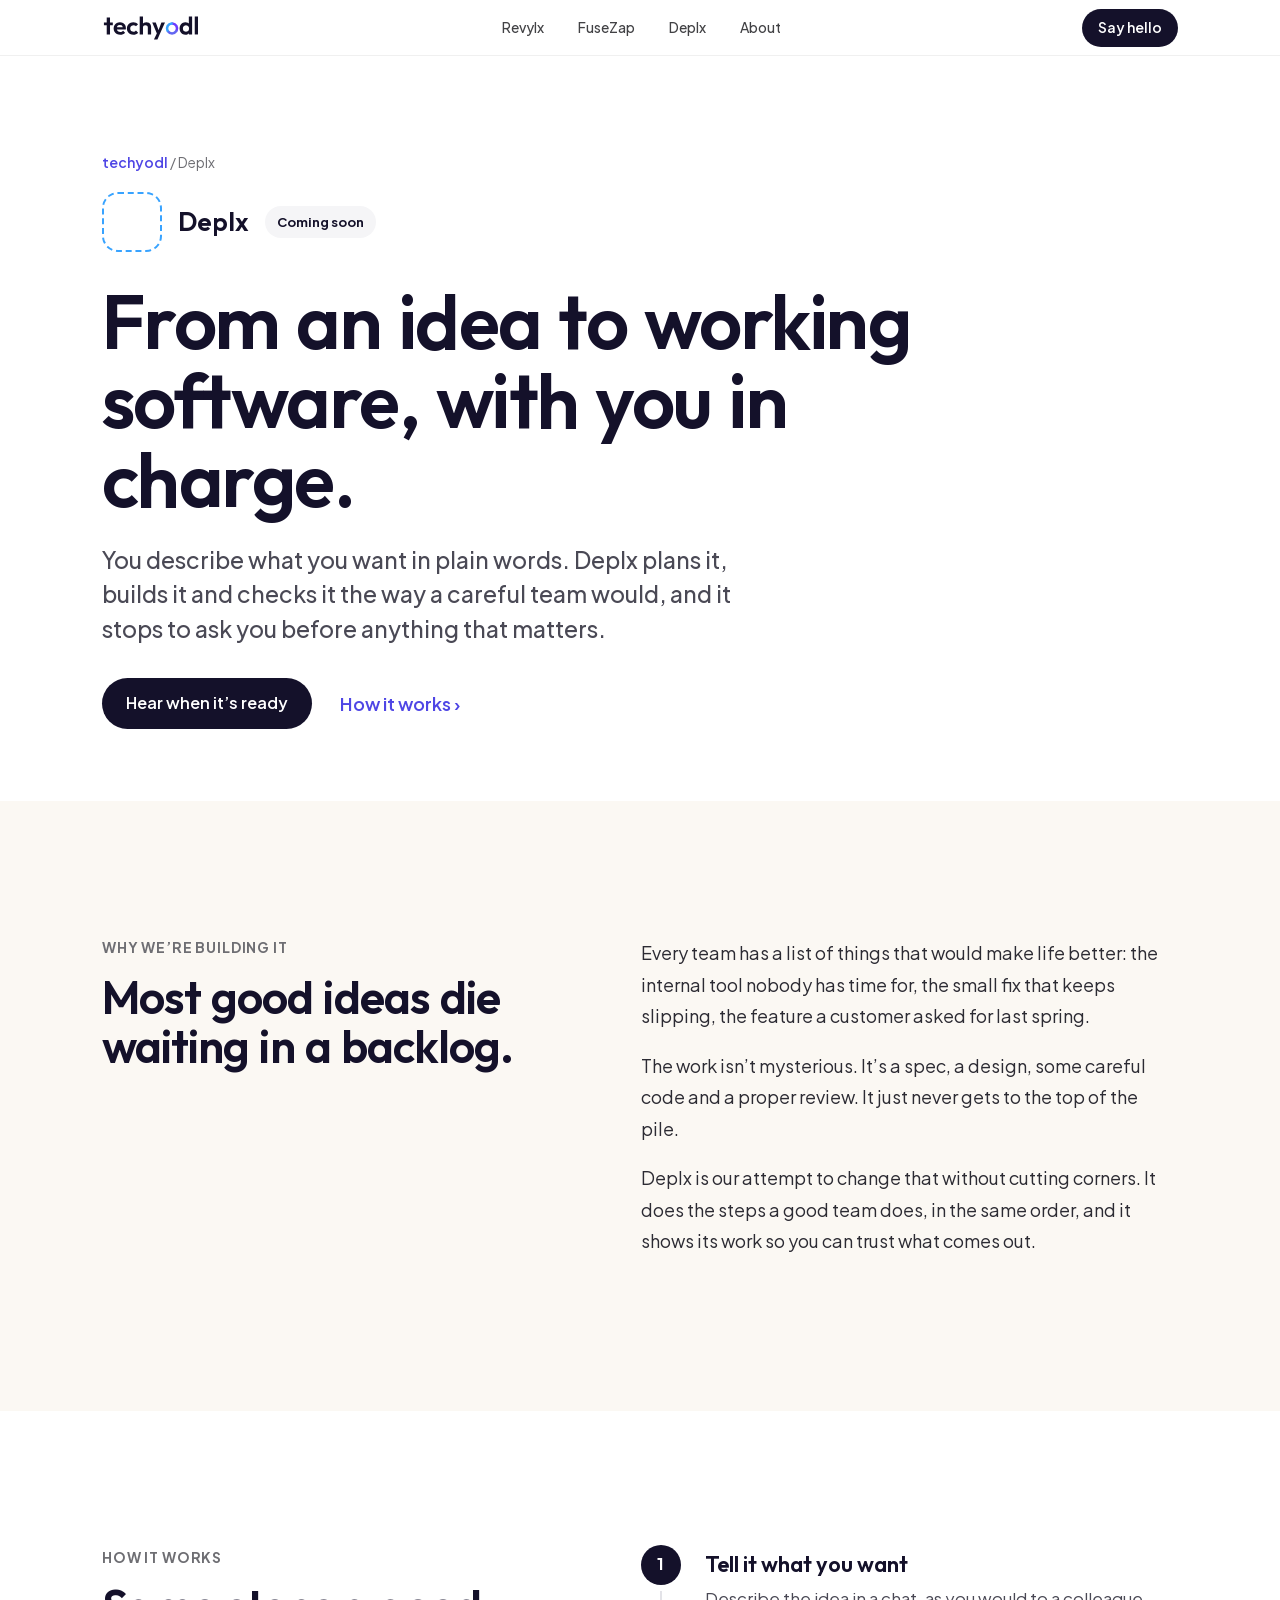
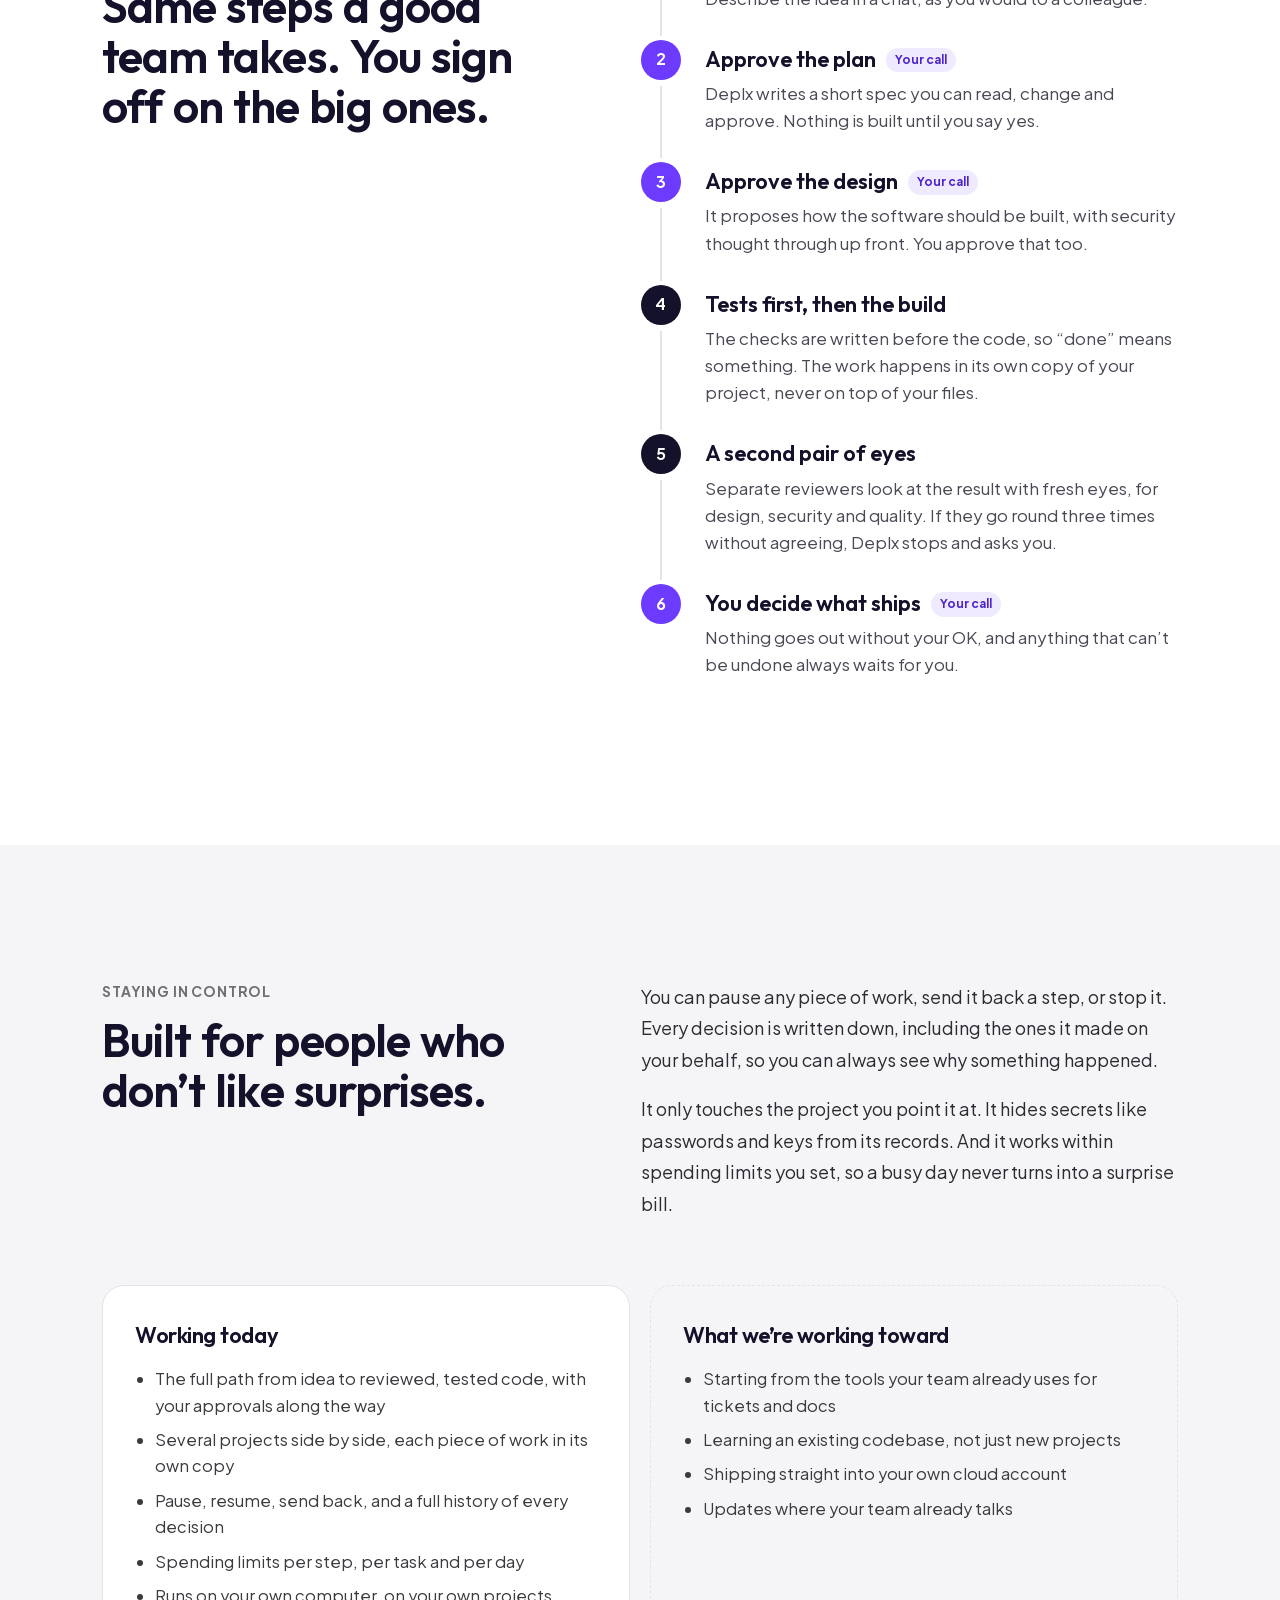
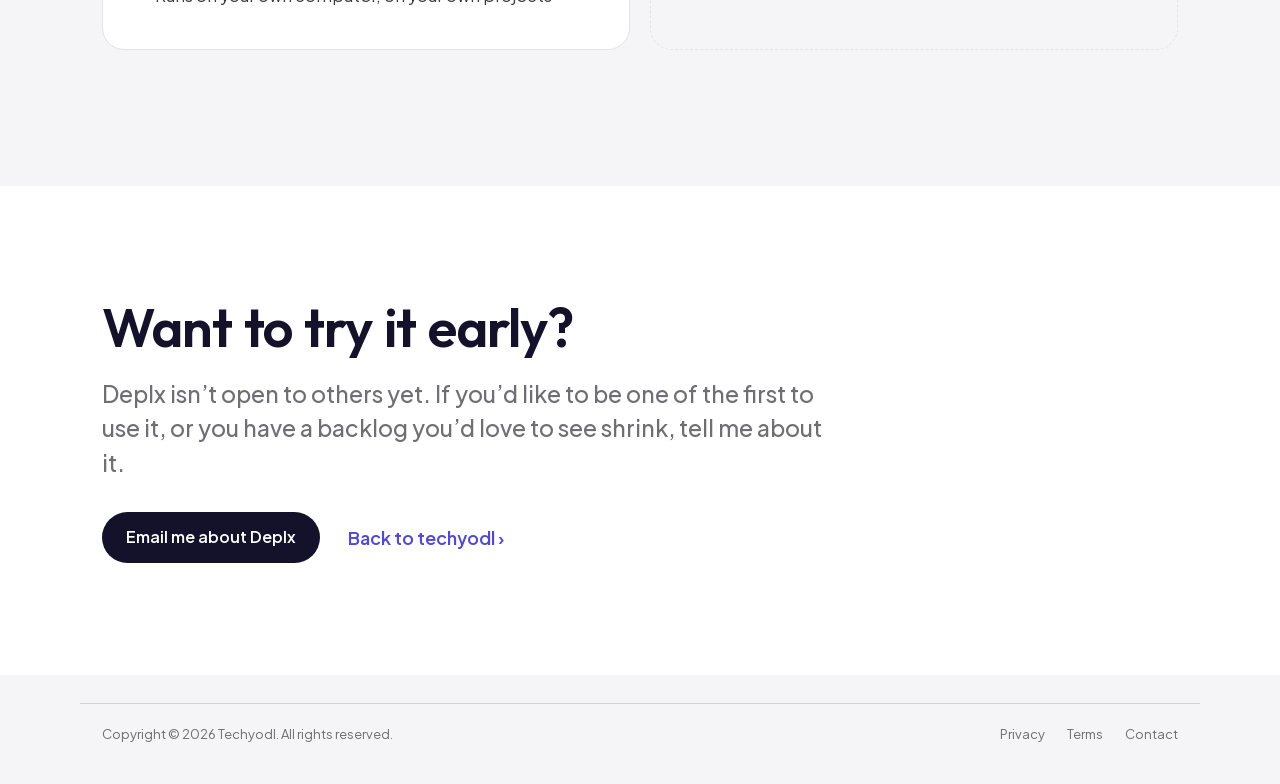
==== deplx.html @ 3381c4a3 "Draft: rebuild with product pages (Revylx, FuseZap, Deplx), warmer voice, no AI wording, Revylx app " ====
<!doctype html>
<html lang="en">
<head>
<meta charset="utf-8">
<meta name="viewport" content="width=device-width, initial-scale=1">
<title>Deplx: from an idea to working software, with you in charge</title>
<meta name="description" content="Deplx takes an idea through spec, design, build and review, and checks with you at every step that matters. Coming soon.">
<meta name="theme-color" content="#FFFFFF">
<meta property="og:type" content="website">
<meta property="og:title" content="Deplx: from an idea to working software, with you in charge">
<meta property="og:description" content="Deplx takes an idea through spec, design, build and review, and checks with you at every step that matters. Coming soon.">
<meta property="og:url" content="https://techyodl.ai/deplx.html">
<meta property="og:image" content="https://techyodl.ai/og.png">
<meta name="twitter:card" content="summary_large_image">
<meta name="twitter:image" content="https://techyodl.ai/og.png">
<link rel="icon" href="/favicon.svg" type="image/svg+xml">
<link rel="icon" href="/favicon.ico" sizes="any">
<link rel="apple-touch-icon" href="/apple-touch-icon.png">
<link rel="preload" href="fonts/outfit-latin.woff2" as="font" type="font/woff2" crossorigin>
<link rel="stylesheet" href="styles.css?v=5">
</head>
<body>

<nav>
  <div class="wrap">
    <a class="brand" href="index.html"><img src="logo.svg" alt="techyodl" width="122" height="26"></a>
    <div class="menu" id="menu"><a href="revylx.html">Revylx</a><a href="fusezap.html">FuseZap</a><a href="deplx.html" aria-current="page">Deplx</a><a href="index.html#about">About</a><a class="menu-cta" href="#contact">Contact</a></div>
    <a class="pill" href="#contact">Say hello</a>
    <button class="menu-btn" aria-label="Open menu" aria-expanded="false" aria-controls="menu"><span></span><span></span></button>
  </div>
</nav>

<header class="phero" id="top">
  <div class="wrap">
    <p class="crumb"><a href="index.html">techyodl</a> / Deplx</p>
    <div class="id reveal"><div class="soon-logo" aria-hidden="true"></div><b>Deplx</b><span class="badge">Coming soon</span></div>
    <h1 class="reveal d1">From an idea to working software, with you in charge.</h1>
    <p class="sub reveal d2">You describe what you want in plain words. Deplx plans it, builds it and checks it the way a careful team would, and it stops to ask you before anything that matters.</p>
    <div class="links reveal d2"><a class="pill" href="#contact">Hear when it’s ready</a><a class="more" href="#how">How it works ›</a></div>
  </div>
</header>

<section class="warm">
  <div class="wrap split">
    <div><p class="eyebrow">Why we’re building it</p><h2>Most good ideas die waiting in a backlog.</h2></div>
    <div class="prose">
      <p>Every team has a list of things that would make life better: the internal tool nobody has time for, the small fix that keeps slipping, the feature a customer asked for last spring.</p>
      <p>The work isn’t mysterious. It’s a spec, a design, some careful code and a proper review. It just never gets to the top of the pile.</p>
      <p>Deplx is our attempt to change that without cutting corners. It does the steps a good team does, in the same order, and it shows its work so you can trust what comes out.</p>
    </div>
  </div>
</section>

<section id="how">
  <div class="wrap split">
    <div><p class="eyebrow">How it works</p><h2>Same steps a good team takes. You sign off on the big ones.</h2></div>
    <ol class="flow">
      <li><b>Tell it what you want</b><span>Describe the idea in a chat, as you would to a colleague.</span></li>
      <li class="you"><b>Approve the plan<em class="yc">Your call</em></b><span>Deplx writes a short spec you can read, change and approve. Nothing is built until you say yes.</span></li>
      <li class="you"><b>Approve the design<em class="yc">Your call</em></b><span>It proposes how the software should be built, with security thought through up front. You approve that too.</span></li>
      <li><b>Tests first, then the build</b><span>The checks are written before the code, so “done” means something. The work happens in its own copy of your project, never on top of your files.</span></li>
      <li><b>A second pair of eyes</b><span>Separate reviewers look at the result with fresh eyes, for design, security and quality. If they go round three times without agreeing, Deplx stops and asks you.</span></li>
      <li class="you"><b>You decide what ships<em class="yc">Your call</em></b><span>Nothing goes out without your OK, and anything that can’t be undone always waits for you.</span></li>
    </ol>
  </div>
</section>

<section class="alt">
  <div class="wrap">
    <div class="split">
      <div><p class="eyebrow">Staying in control</p><h2>Built for people who don’t like surprises.</h2></div>
      <div class="prose">
        <p>You can pause any piece of work, send it back a step, or stop it. Every decision is written down, including the ones it made on your behalf, so you can always see why something happened.</p>
        <p>It only touches the project you point it at. It hides secrets like passwords and keys from its records. And it works within spending limits you set, so a busy day never turns into a surprise bill.</p>
      </div>
    </div>
    <div class="facts">
      <div><h3>Working today</h3><ul>
        <li>The full path from idea to reviewed, tested code, with your approvals along the way</li>
        <li>Several projects side by side, each piece of work in its own copy</li>
        <li>Pause, resume, send back, and a full history of every decision</li>
        <li>Spending limits per step, per task and per day</li>
        <li>Runs on your own computer, on your own projects</li>
      </ul></div>
      <div class="next"><h3>What we’re working toward</h3><ul>
        <li>Starting from the tools your team already uses for tickets and docs</li>
        <li>Learning an existing codebase, not just new projects</li>
        <li>Shipping straight into your own cloud account</li>
        <li>Updates where your team already talks</li>
      </ul></div>
    </div>
  </div>
</section>

<section class="pcta" id="contact">
  <div class="wrap">
    <h2 class="reveal">Want to try it early?</h2>
    <p class="sub reveal d1">Deplx isn’t open to others yet. If you’d like to be one of the first to use it, or you have a backlog you’d love to see shrink, tell me about it.</p>
    <div class="links reveal d2"><a class="pill" href="mailto:tgpromod@techyodl.ai?subject=Deplx%20early%20access">Email me about Deplx</a><a class="more" href="index.html">Back to techyodl ›</a></div>
  </div>
</section>

<footer>
  <div class="wrap">
    <span>Copyright © 2026 Techyodl. All rights reserved.</span>
    <div class="legal-links"><a href="privacy.html">Privacy</a><a href="terms.html">Terms</a><a href="mailto:tgpromod@techyodl.ai">Contact</a></div>
  </div>
</footer>

<script>
(() => {
  const nav = document.querySelector('nav'), btn = nav.querySelector('.menu-btn');
  btn.addEventListener('click', () => { const o = nav.classList.toggle('open'); btn.setAttribute('aria-expanded', o); btn.setAttribute('aria-label', o ? 'Close menu' : 'Open menu'); });
  nav.querySelectorAll('.menu a').forEach(a => a.addEventListener('click', () => { nav.classList.remove('open'); btn.setAttribute('aria-expanded', false); }));
  const io = new IntersectionObserver((es) => es.forEach(e => { if (e.isIntersecting) { e.target.classList.add('in'); io.unobserve(e.target); } }), { threshold: 0.12 });
  document.querySelectorAll('.reveal').forEach(el => io.observe(el));

})();
</script>
</body>
</html>
---- styles.css ----
@font-face { font-family: 'Outfit'; font-style: normal; font-weight: 500 700; font-display: swap; src: url(fonts/outfit-latin.woff2) format('woff2'); }
@font-face { font-family: 'Plus Jakarta Sans'; font-style: normal; font-weight: 400 800; font-display: swap; src: url(fonts/plus-jakarta-sans-latin.woff2) format('woff2'); }

:root {
  --ink: #14112A; --text: #1D1D1F; --grey: #6E6E73; --line: #E3E3E8; --alt: #F5F5F7; --white: #FFFFFF;
  --violet: #6C3BFF; --indigo: #6366F1; --sky: #38A3FF; --link: #4F46E5;
  --family: linear-gradient(90deg, #6C3BFF 0%, #6366F1 50%, #38A3FF 100%);
  --display: 'Outfit', -apple-system, 'Segoe UI', sans-serif;
  --body: 'Plus Jakarta Sans', -apple-system, 'Segoe UI', sans-serif;
}
* { box-sizing: border-box; }
html { scroll-behavior: smooth; }
body { margin: 0; font-family: var(--body); font-size: 17px; line-height: 1.55; color: var(--text); background: var(--white); -webkit-font-smoothing: antialiased; }
a { color: inherit; text-decoration: none; }
.wrap { max-width: 1120px; margin: 0 auto; padding: 0 22px; }
.center { text-align: center; }
h1, h2, h3 { margin: 0; font-family: var(--display); font-weight: 600; letter-spacing: -0.02em; word-spacing: 0.04em; color: var(--ink); }
.headline { font-size: clamp(36px, 5.6vw, 68px); line-height: 1.06; }
.sub { font-size: clamp(18px, 2vw, 23px); line-height: 1.5; color: var(--grey); font-weight: 500; max-width: 720px; margin: 20px auto 0; }
.kicker { font-size: 17px; font-weight: 700; margin: 0 0 12px; background: var(--family); -webkit-background-clip: text; background-clip: text; color: transparent; display: inline-block; }
section { padding: 136px 0; }
.alt { background: var(--alt); }
.grad { background: var(--family); -webkit-background-clip: text; background-clip: text; color: transparent; }

.links { display: flex; justify-content: center; align-items: center; gap: 28px; margin-top: 32px; flex-wrap: wrap; }
.pill { background: var(--ink); color: var(--white); font-weight: 600; font-size: 16px; padding: 13px 24px; border-radius: 999px; transition: opacity .2s ease; }
.pill:hover { opacity: .86; }
.more { color: var(--link); font-weight: 600; font-size: 18px; }
.more:hover { text-decoration: underline; }

.reveal { opacity: 0; transform: translateY(32px); transition: opacity .9s cubic-bezier(.2,.7,.2,1), transform .9s cubic-bezier(.2,.7,.2,1); }
.reveal.in { opacity: 1; transform: none; }
.d1 { transition-delay: .08s; } .d2 { transition-delay: .16s; } .d3 { transition-delay: .24s; }

/* nav */
nav { position: sticky; top: 0; z-index: 20; height: 56px; background: rgba(255,255,255,.8); backdrop-filter: saturate(180%) blur(20px); -webkit-backdrop-filter: saturate(180%) blur(20px); border-bottom: 1px solid rgba(0,0,0,.06); }
nav .wrap { height: 56px; display: flex; align-items: center; justify-content: space-between; }
.brand img { height: 26px; width: auto; display: block; }
nav .menu { display: flex; gap: 34px; font-size: 14px; color: #424245; font-weight: 500; }
nav .menu a:hover { color: var(--text); }
nav .pill { font-size: 14px; padding: 8px 16px; }
.menu-btn { display: none; width: 40px; height: 40px; border: 0; background: transparent; cursor: pointer; position: relative; }
.menu-btn span { position: absolute; left: 11px; right: 11px; height: 2px; border-radius: 2px; background: var(--text); transition: transform .25s ease, top .25s ease; }
.menu-btn span:nth-child(1) { top: 15px; } .menu-btn span:nth-child(2) { top: 23px; }
nav.open .menu-btn span:nth-child(1) { top: 19px; transform: rotate(45deg); }
nav.open .menu-btn span:nth-child(2) { top: 19px; transform: rotate(-45deg); }
@media (min-width: 860px) { nav .menu .menu-cta { display: none; } }

/* hero */
.hero { padding: 104px 0 88px; overflow: hidden; }
.hero h1 { font-size: clamp(46px, 8vw, 104px); line-height: 1.0; }
.orbit { width: min(560px, 90vw); margin: 64px auto 0; display: block; overflow: visible; }
.orbit .seg { stroke-dasharray: 260 1000; stroke-dashoffset: 260; animation: draw 1.4s cubic-bezier(.3,.7,.2,1) forwards; }
.orbit .seg.s2 { animation-delay: .25s; } .orbit .seg.s3 { animation-delay: .5s; }
@keyframes draw { to { stroke-dashoffset: 0; } }
.orbit text { font-family: var(--display); font-weight: 600; font-size: 22px; fill: var(--ink); }
.orbit text.st { font-family: var(--body); font-weight: 500; font-size: 14px; fill: var(--grey); }

/* products */
.products { display: grid; grid-template-columns: repeat(3, minmax(0, 1fr)); gap: 20px; margin-top: 64px; text-align: left; }
.product { position: relative; background: var(--white); border-radius: 28px; padding: 40px 36px 36px; display: flex; flex-direction: column; gap: 18px; min-height: 420px; overflow: hidden; }
.product::before { content: ""; position: absolute; left: 0; right: 0; top: 0; height: 5px; background: var(--c); }
.product .logo { width: 64px; height: 64px; border-radius: 16px; object-fit: contain; }
.product .soon-logo { width: 64px; height: 64px; border-radius: 16px; border: 2px dashed var(--sky); }
.product h3 { font-size: 34px; }
.product .tag { font-size: 19px; font-weight: 600; color: var(--ink); line-height: 1.35; margin: 0; }
.product p { margin: 0; color: var(--grey); font-size: 16px; }
.product .foot { margin-top: auto; display: flex; align-items: center; justify-content: space-between; gap: 12px; }
.badge { font-size: 13px; font-weight: 700; padding: 6px 12px; border-radius: 999px; background: var(--alt); color: var(--ink); }
.product .more { font-size: 16px; }

/* principles */
.principles { display: grid; grid-template-columns: repeat(3, minmax(0, 1fr)); gap: 20px; margin-top: 64px; text-align: left; }
.principle { background: var(--alt); border-radius: 24px; padding: 36px; }
.principle .n { font-family: var(--display); font-size: 15px; font-weight: 600; margin: 0 0 18px; }
.principle h3 { font-size: 26px; margin-bottom: 10px; }
.principle p { margin: 0; color: var(--grey); }

/* founder */
.founder { display: grid; grid-template-columns: 260px 1fr; gap: 56px; align-items: center; max-width: 900px; margin: 64px auto 0; text-align: left; }
.founder .portrait { width: 260px; aspect-ratio: 1; border-radius: 32px; background: var(--family); display: grid; place-items: center; color: var(--white); font-family: var(--display); font-weight: 600; font-size: 84px; }
.founder .role { font-weight: 700; margin: 0 0 6px; font-size: 16px; }
.founder h3 { font-size: 40px; }
.founder p { color: #3A3A3F; font-size: 18px; line-height: 1.65; margin: 18px 0 0; }
.founder .more { display: inline-block; margin-top: 18px; font-size: 16px; }

/* contact */
.cta { background: linear-gradient(180deg, var(--white), #F3F2FF); }

/* footer */
footer { background: var(--alt); padding: 28px 0 40px; font-size: 13px; color: var(--grey); }
footer .wrap { display: flex; justify-content: space-between; align-items: center; gap: 16px; flex-wrap: wrap; border-top: 1px solid #D2D2D7; padding-top: 20px; }
footer .legal-links { display: flex; gap: 22px; flex-wrap: wrap; }
footer a:hover { color: var(--text); text-decoration: underline; }

/* legal pages */
.legal { padding: 96px 0 120px; }
.legal .wrap { max-width: 760px; }
.legal h1 { font-size: clamp(40px, 6vw, 64px); line-height: 1.05; margin-bottom: 12px; }
.legal .updated { color: var(--grey); font-size: 15px; margin: 0 0 48px; }
.legal h2 { font-size: 24px; margin: 44px 0 12px; }
.legal p, .legal li { font-size: 17px; line-height: 1.7; color: #3A3A3F; }
.legal ul { padding-left: 22px; }
.legal a { color: var(--link); text-decoration: underline; }

/* responsive */
@media (min-width: 1440px) { .wrap { max-width: 1200px; } section { padding: 160px 0; } }
@media (max-width: 1023px) {
  section { padding: 112px 0; }
  .products { grid-template-columns: 1fr; max-width: 620px; margin-left: auto; margin-right: auto; }
  .product { min-height: 0; }
  .principles { grid-template-columns: 1fr; max-width: 620px; margin-left: auto; margin-right: auto; }
  .founder { grid-template-columns: 200px 1fr; gap: 36px; }
  .founder .portrait { width: 200px; font-size: 64px; }
}
@media (max-width: 859px) {
  .menu-btn { display: block; }
  nav .pill { display: none; }
  nav .menu { display: none; position: absolute; top: 56px; left: 0; right: 0; flex-direction: column; gap: 0; background: rgba(255,255,255,.97); backdrop-filter: blur(20px); border-bottom: 1px solid var(--line); padding: 8px 22px 20px; }
  nav .menu a { font-size: 20px; font-weight: 700; color: var(--text); padding: 14px 0; border-bottom: 1px solid var(--line); }
  nav.open .menu { display: flex; }
}
@media (max-width: 767px) {
  body { font-size: 16px; }
  .wrap { padding: 0 20px; }
  section { padding: 84px 0; }
  .hero { padding: 64px 0 56px; }
  .hero h1 { font-size: clamp(40px, 11vw, 56px); }
  .headline { font-size: clamp(32px, 9vw, 44px); }
  .orbit { margin-top: 40px; }
  .orbit text { font-size: 26px; } .orbit text.st { font-size: 17px; }
  .products, .principles { margin-top: 44px; gap: 14px; }
  .product { padding: 32px 26px 28px; border-radius: 22px; }
  .principle { padding: 28px 24px; border-radius: 20px; }
  .founder { grid-template-columns: 1fr; gap: 24px; margin-top: 44px; }
  .founder .portrait { width: 140px; font-size: 46px; border-radius: 24px; }
  .founder h3 { font-size: 32px; }
  .founder p { font-size: 17px; }
  .legal { padding: 64px 0 88px; }
  footer .wrap { flex-direction: column; align-items: flex-start; }
}
@media (prefers-reduced-motion: reduce) {
  .reveal { opacity: 1; transform: none; transition: none; }
  .orbit .seg { animation: none; stroke-dashoffset: 0; }
}

/* ---------- v2: seamless orbit hero ---------- */
.orbit2 { position: relative; width: min(440px, 82vw); aspect-ratio: 1; margin: 64px auto 0; }
.orbit2 .glow { position: absolute; inset: 6%; border-radius: 50%; background: conic-gradient(from 0deg, #6C3BFF, #6366F1, #38A3FF, #6C3BFF); filter: blur(42px); opacity: .28; animation: spin 24s linear infinite; }
.orbit2 .ring { position: absolute; inset: 0; border-radius: 50%; background: conic-gradient(from 0deg, #6C3BFF, #6366F1, #38A3FF, #6C3BFF);
  -webkit-mask: radial-gradient(farthest-side, transparent calc(100% - 30px), #000 calc(100% - 29px)); mask: radial-gradient(farthest-side, transparent calc(100% - 30px), #000 calc(100% - 29px));
  animation: spin 24s linear infinite; }
@keyframes spin { to { transform: rotate(360deg); } }
.orbit2 .dot { position: absolute; width: 22px; height: 22px; margin: -11px 0 0 -11px; border-radius: 50%; background: var(--white); border: 0; padding: 0; cursor: pointer;
  box-shadow: 0 0 0 4px rgba(255,255,255,.55), 0 4px 14px rgba(20,17,42,.25); transition: transform .3s ease, box-shadow .3s ease; }
.orbit2 .dot::after { content: ""; position: absolute; inset: 5px; border-radius: 50%; background: var(--c); }
.orbit2 .dot.on { transform: scale(1.35); box-shadow: 0 0 0 6px rgba(255,255,255,.7), 0 6px 20px rgba(20,17,42,.3); }
.orbit2 .dot:focus-visible { outline: 3px solid var(--link); outline-offset: 4px; }
.orbit2 .center { position: absolute; inset: 22%; display: flex; flex-direction: column; align-items: center; justify-content: center; text-align: center; }
.orbit2 .spot { transition: opacity .35s ease, transform .35s ease; }
.orbit2 .spot.out { opacity: 0; transform: translateY(8px); }
.orbit2 .spot .name { font-family: var(--display); font-weight: 600; font-size: clamp(26px, 4vw, 34px); color: var(--ink); letter-spacing: -0.02em; }
.orbit2 .spot .line { font-size: clamp(14px, 1.6vw, 16px); color: var(--grey); margin-top: 6px; max-width: 220px; line-height: 1.4; }
.orbit2 .spot a { display: inline-block; margin-top: 10px; font-size: 14px; font-weight: 700; color: var(--link); }

/* ---------- v2: spot the bug ---------- */
.bug { max-width: 760px; margin: 56px auto 0; text-align: left; }
.code { background: #0F0D1E; border-radius: 22px; padding: 22px 0; font-family: 'JetBrains Mono', ui-monospace, monospace; font-size: 15px; line-height: 1.5; color: #E8E6F2; overflow-x: auto; box-shadow: 0 30px 60px -30px rgba(20,17,42,.5); }
.code button.ln { display: flex; width: 100%; gap: 18px; padding: 5px 24px; border: 0; background: transparent; color: inherit; font: inherit; text-align: left; cursor: pointer; white-space: pre; min-width: max-content; transition: background .2s ease; }
.code button.ln:hover { background: rgba(255,255,255,.06); }
.code button.ln .num { color: #6F6A8C; width: 18px; flex: none; text-align: right; }
.code button.ln.miss { background: rgba(244,68,46,.14); }
.code button.ln.hit { background: rgba(56,163,255,.18); }
.code .k { color: #B9A4FF; } .code .s { color: #7EE0B6; } .code .c { color: #6F6A8C; }
.bug .hint { margin: 16px 4px 0; color: var(--grey); font-size: 15px; min-height: 24px; }
.review { margin-top: 18px; background: var(--white); border: 1px solid var(--line); border-radius: 20px; padding: 22px 24px; box-shadow: 0 20px 40px -24px rgba(20,17,42,.3); display: none; }
.review.show { display: block; animation: rise .5s cubic-bezier(.2,.7,.2,1); }
@keyframes rise { from { opacity: 0; transform: translateY(12px); } to { opacity: 1; transform: none; } }
.review .who { display: flex; align-items: center; gap: 10px; font-weight: 700; font-size: 15px; }
.review .who img { width: 26px; height: 26px; }
.review .sev { font-size: 12px; font-weight: 700; padding: 3px 9px; border-radius: 999px; background: #FDECEA; color: #B42318; }
.review p { margin: 12px 0 0; color: #3A3A3F; font-size: 16px; }
.review pre { margin: 14px 0 0; background: var(--alt); border-radius: 12px; padding: 12px 16px; font-family: 'JetBrains Mono', ui-monospace, monospace; font-size: 14px; overflow-x: auto; }
.review .del { color: #B42318; } .review .add { color: #067647; }
.bug .note { font-size: 13px; color: var(--grey); margin: 14px 4px 0; }

/* ---------- v2: deplx steps ---------- */
.steps { display: grid; grid-template-columns: repeat(5, minmax(0, 1fr)); gap: 14px; margin: 56px auto 0; max-width: 1000px; text-align: left; counter-reset: s; }
.step { background: var(--white); border-radius: 20px; padding: 22px 20px; border: 1px solid var(--line); opacity: .35; transform: translateY(10px); transition: opacity .5s ease, transform .5s ease, border-color .5s ease; }
.step.on { opacity: 1; transform: none; border-color: #BFDFFF; }
.step .t { font-family: var(--display); font-weight: 600; font-size: 20px; color: var(--ink); }
.step p { margin: 6px 0 0; font-size: 14.5px; color: var(--grey); line-height: 1.45; }
.step .i { width: 30px; height: 30px; border-radius: 50%; display: grid; place-items: center; font-size: 14px; font-weight: 700; color: var(--white); background: var(--sky); margin-bottom: 14px; }
.step:last-child .i { background: var(--ink); }

/* ---------- v2: founder note ---------- */
.note-card { max-width: 760px; margin: 56px auto 0; text-align: left; background: var(--white); border-radius: 28px; padding: 44px 48px; }
.note-card p { font-size: 19px; line-height: 1.7; color: #2C2B33; margin: 0 0 18px; }
.note-card .sig { display: flex; align-items: center; gap: 16px; margin-top: 28px; }
.note-card .av { width: 56px; height: 56px; border-radius: 50%; background: var(--family); color: var(--white); display: grid; place-items: center; font-family: var(--display); font-weight: 600; font-size: 20px; }
.note-card .sig b { display: block; font-size: 17px; }
.note-card .sig span { color: var(--grey); font-size: 15px; }

@media (max-width: 1023px) { .steps { grid-template-columns: 1fr; max-width: 520px; } }
@media (max-width: 767px) {
  .orbit2 { margin-top: 44px; }
  .orbit2 .ring { -webkit-mask: radial-gradient(farthest-side, transparent calc(100% - 22px), #000 calc(100% - 21px)); mask: radial-gradient(farthest-side, transparent calc(100% - 22px), #000 calc(100% - 21px)); }
  .code { font-size: 11px; border-radius: 18px; } .code button.ln { padding: 5px 12px; gap: 8px; } .review pre { font-size: 10.5px; padding: 12px 10px; overflow-x: auto; }
  .note-card { padding: 30px 24px; border-radius: 22px; } .note-card p { font-size: 17px; }
}
@media (prefers-reduced-motion: reduce) { .orbit2 .ring, .orbit2 .glow { animation: none; } .step { opacity: 1; transform: none; } }

/* product cards v4: badge beside logo, single invitation link */
.product .top { display: flex; align-items: flex-start; justify-content: space-between; gap: 12px; }
.product .top .badge { background: color-mix(in srgb, var(--c) 10%, white); color: color-mix(in srgb, var(--c) 80%, #14112A); }
.product .go { margin-top: auto; padding-top: 8px; font-size: 17px; font-weight: 700; color: color-mix(in srgb, var(--c) 85%, #14112A); text-decoration: none; display: inline-flex; align-items: center; gap: 8px; align-self: flex-start; }
.product .go span { display: inline-block; transition: transform .25s ease; }
.product .go:hover span, .product .go:focus-visible span { transform: translateX(5px); }
.product .go:hover { text-decoration: underline; text-underline-offset: 4px; }
/* ---------- v5: warmer, editorial pages ---------- */
:root { --warm: #FBF8F3; --ink2: #2C2B33; }
.hero.home { padding: 112px 0 96px; text-align: left; }
.hero.home h1 { font-size: clamp(44px, 7vw, 88px); line-height: 1.02; max-width: 900px; }
.hero.home h1 em { font-style: normal; color: var(--violet); }
.hero.home .sub { margin: 26px 0 0; max-width: 640px; color: #4A4955; }
.hero.home .links { justify-content: flex-start; }
.warm { background: var(--warm); }
.lead { font-size: clamp(19px, 2vw, 22px); line-height: 1.6; color: var(--ink2); max-width: 680px; }
.prose { max-width: 680px; }
.prose p { font-size: 18px; line-height: 1.75; color: var(--ink2); margin: 0 0 18px; }
.prose h2 { font-size: clamp(30px, 4vw, 44px); line-height: 1.1; margin: 0 0 22px; }
.split { display: grid; grid-template-columns: 1fr 1.15fr; gap: 72px; align-items: start; }
.split h2 { font-size: clamp(30px, 4vw, 46px); line-height: 1.08; }
.eyebrow { font-size: 14px; font-weight: 700; letter-spacing: .06em; text-transform: uppercase; color: var(--grey); margin: 0 0 14px; }
/* home product rows */
.rows { margin-top: 56px; border-top: 1px solid var(--line); }
.row { display: grid; grid-template-columns: 72px 1fr auto; gap: 28px; align-items: center; padding: 36px 0; border-bottom: 1px solid var(--line); }
.row img, .row .soon-logo { width: 72px; height: 72px; border-radius: 18px; }
.row .soon-logo { border: 2px dashed var(--sky); }
.row h3 { font-size: 30px; display: flex; align-items: center; gap: 12px; flex-wrap: wrap; }
.row h3 .badge { font-family: var(--body); letter-spacing: 0; font-size: 12.5px; }
.row p { margin: 8px 0 0; color: #4A4955; font-size: 17px; max-width: 620px; }
.row .go { font-weight: 700; color: var(--link); white-space: nowrap; }
.row .go:hover { text-decoration: underline; text-underline-offset: 4px; }
/* product page hero */
.phero { padding: 96px 0 72px; }
.phero .id { display: flex; align-items: center; gap: 16px; margin-bottom: 30px; }
.phero .id img, .phero .id .soon-logo { width: 60px; height: 60px; border-radius: 16px; }
.phero .id .soon-logo { border: 2px dashed var(--sky); }
.phero .id b { font-family: var(--display); font-size: 26px; font-weight: 600; color: var(--ink); }
.phero h1 { font-size: clamp(40px, 6.4vw, 76px); line-height: 1.04; max-width: 920px; }
.phero .sub { margin: 24px 0 0; max-width: 660px; color: #4A4955; text-align: left; }
.phero .links { justify-content: flex-start; }
/* numbered flow */
.flow { list-style: none; padding: 0; margin: 0; counter-reset: f; }
.flow li { counter-increment: f; position: relative; padding: 0 0 30px 64px; }
.flow li::before { content: counter(f); position: absolute; left: 0; top: -2px; width: 40px; height: 40px; border-radius: 50%; background: var(--ink); color: #fff; display: grid; place-items: center; font-weight: 700; font-size: 16px; }
.flow li:not(:last-child)::after { content: ""; position: absolute; left: 19px; top: 44px; bottom: 6px; width: 2px; background: var(--line); }
.flow b { display: block; font-family: var(--display); font-size: 22px; font-weight: 600; color: var(--ink); margin-bottom: 4px; }
.flow span { color: #4A4955; font-size: 17px; line-height: 1.6; }
.flow li.you::before { background: var(--violet); }
.flow .yc { display: inline-block; margin-left: 10px; font-family: var(--body); font-size: 12px; font-weight: 700; letter-spacing: 0; vertical-align: 3px; padding: 3px 9px; border-radius: 999px; background: #EFEAFF; color: #4B23C9; font-style: normal; }
/* today / next */
.facts { display: grid; grid-template-columns: 1fr 1fr; gap: 20px; margin-top: 48px; }
.facts > div { background: var(--white); border: 1px solid var(--line); border-radius: 22px; padding: 32px; }
.facts h3 { font-size: 22px; margin-bottom: 14px; }
.facts ul { margin: 0; padding-left: 20px; }
.facts li { color: #3A3A3F; font-size: 16.5px; line-height: 1.6; margin-bottom: 8px; }
.facts .next { background: transparent; border-style: dashed; }
.callout { max-width: 760px; border-left: 4px solid var(--violet); padding: 6px 0 6px 26px; margin: 0; }
.callout p { font-size: 20px; line-height: 1.6; color: var(--ink2); margin: 0; }
.callout cite { display: block; margin-top: 12px; font-style: normal; color: var(--grey); font-size: 15px; }
.pcta { padding: 112px 0; }
.pcta h2 { font-size: clamp(32px, 4.6vw, 54px); line-height: 1.08; }
.pcta .sub { margin-left: 0; text-align: left; }
.pcta .links { justify-content: flex-start; }
.crumb { font-size: 14px; color: var(--grey); margin: 0 0 18px; }
.crumb a { color: var(--link); font-weight: 600; }
@media (max-width: 1023px) { .split { grid-template-columns: 1fr; gap: 32px; } }
@media (max-width: 767px) {
  .hero.home { padding: 64px 0 56px; }
  .row { grid-template-columns: 56px 1fr; gap: 18px; padding: 28px 0; }
  .row img, .row .soon-logo { width: 56px; height: 56px; border-radius: 14px; }
  .row .go { grid-column: 2; }
  .row h3 { font-size: 25px; }
  .phero { padding: 56px 0 48px; }
  .facts { grid-template-columns: 1fr; }
  .facts > div { padding: 26px 22px; }
  .flow li { padding-left: 56px; }
  .pcta { padding: 80px 0; }
}
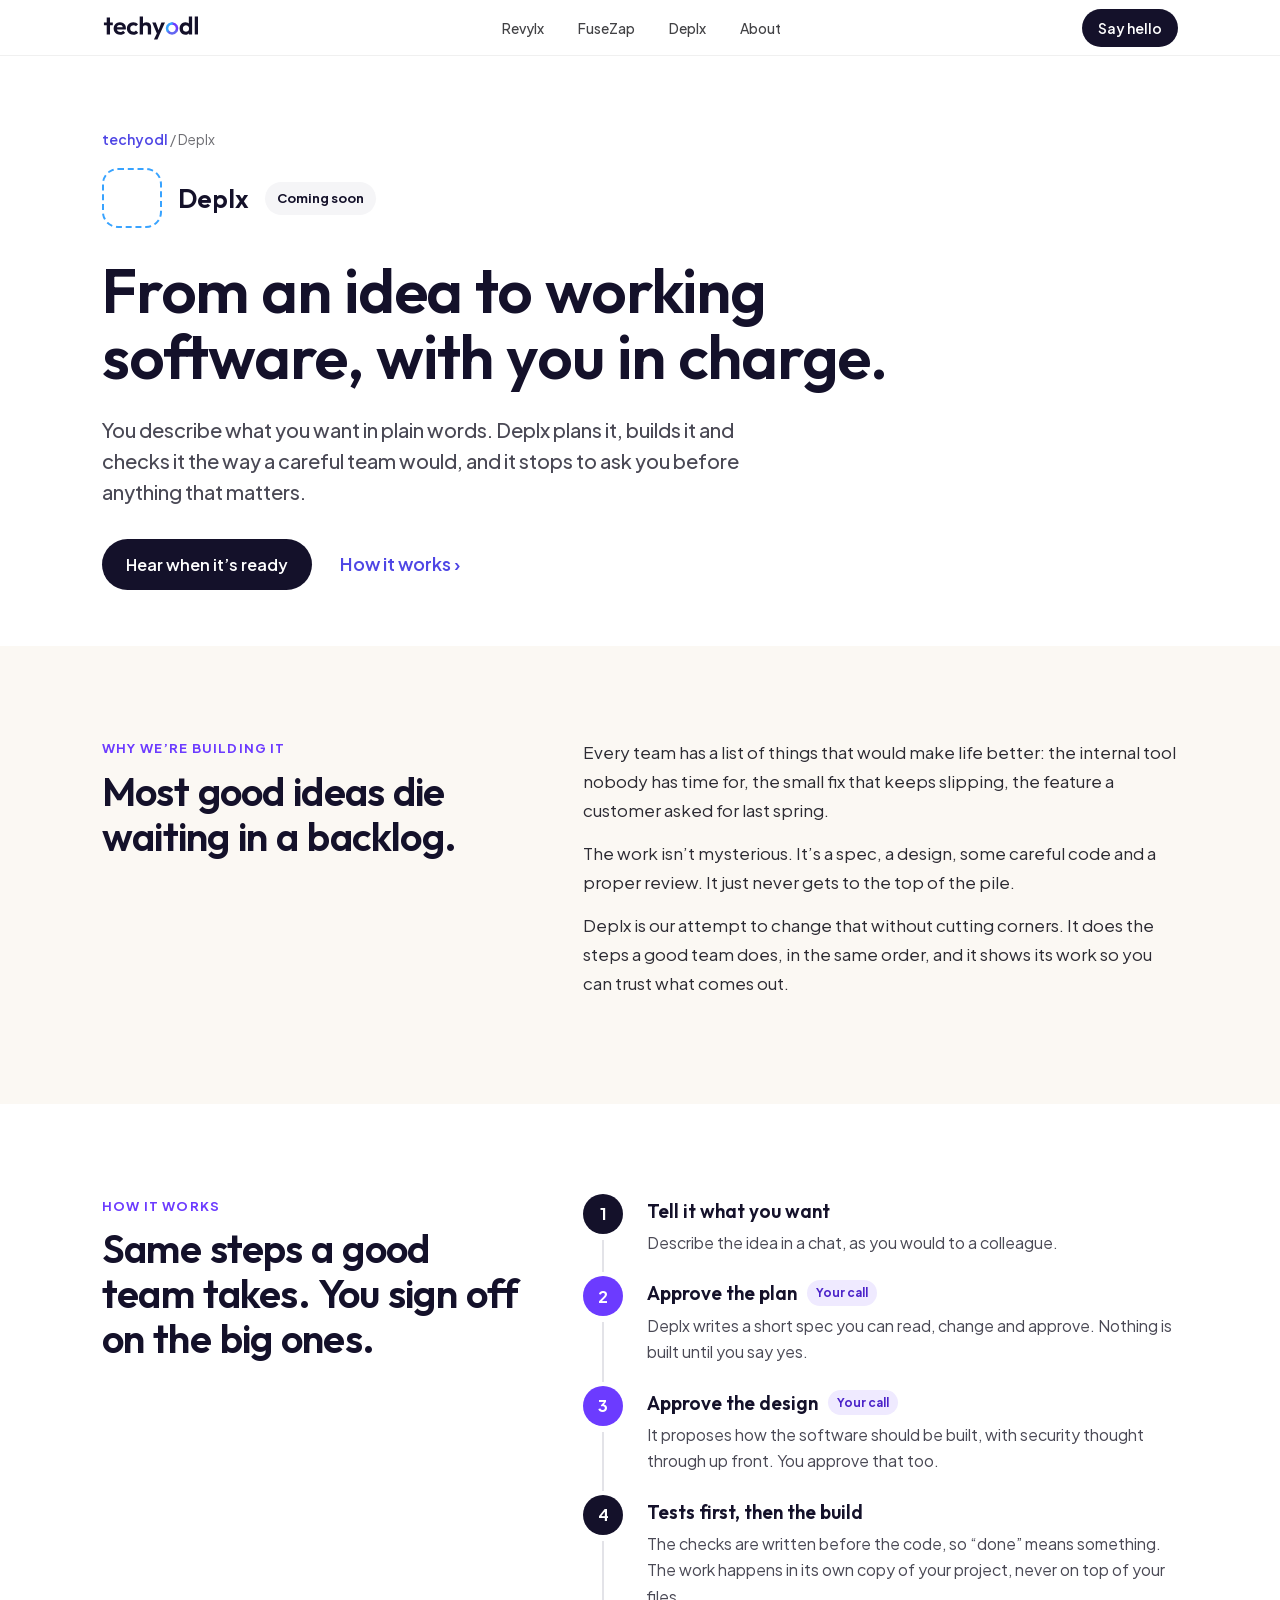
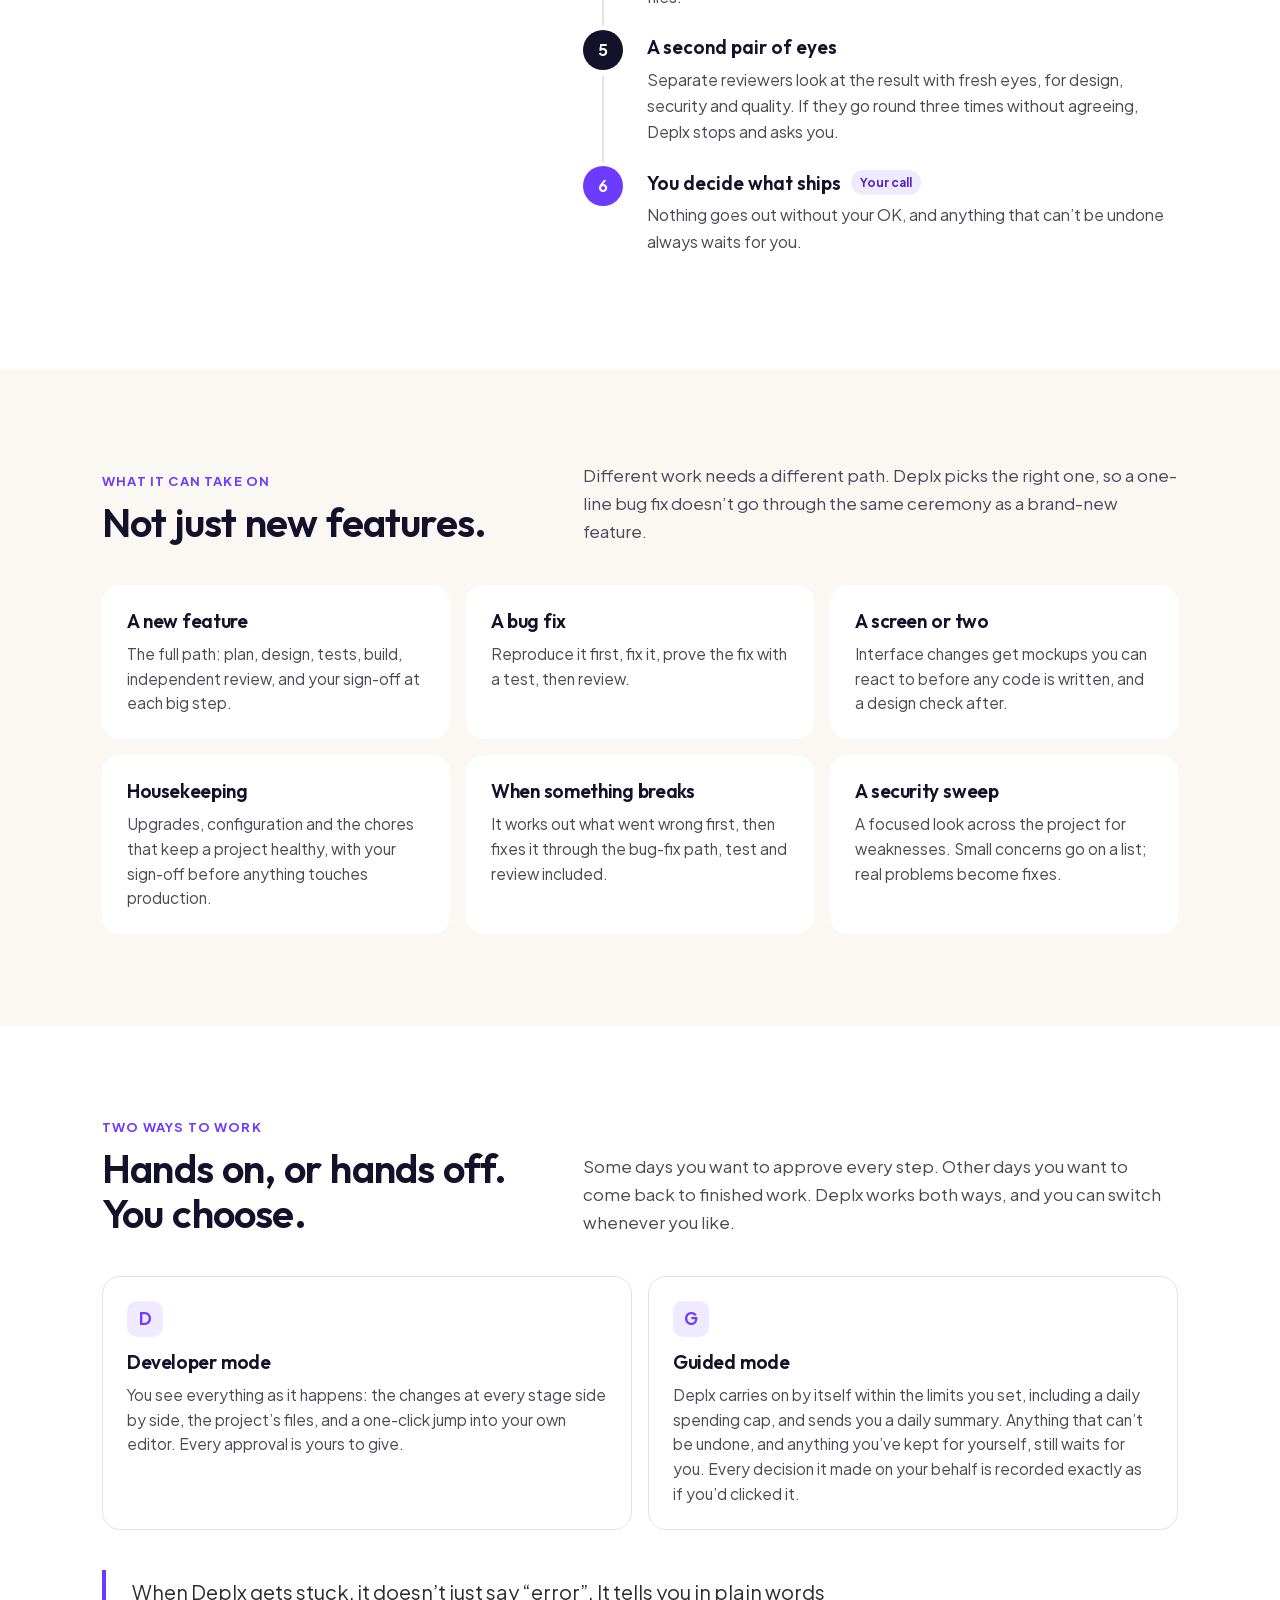
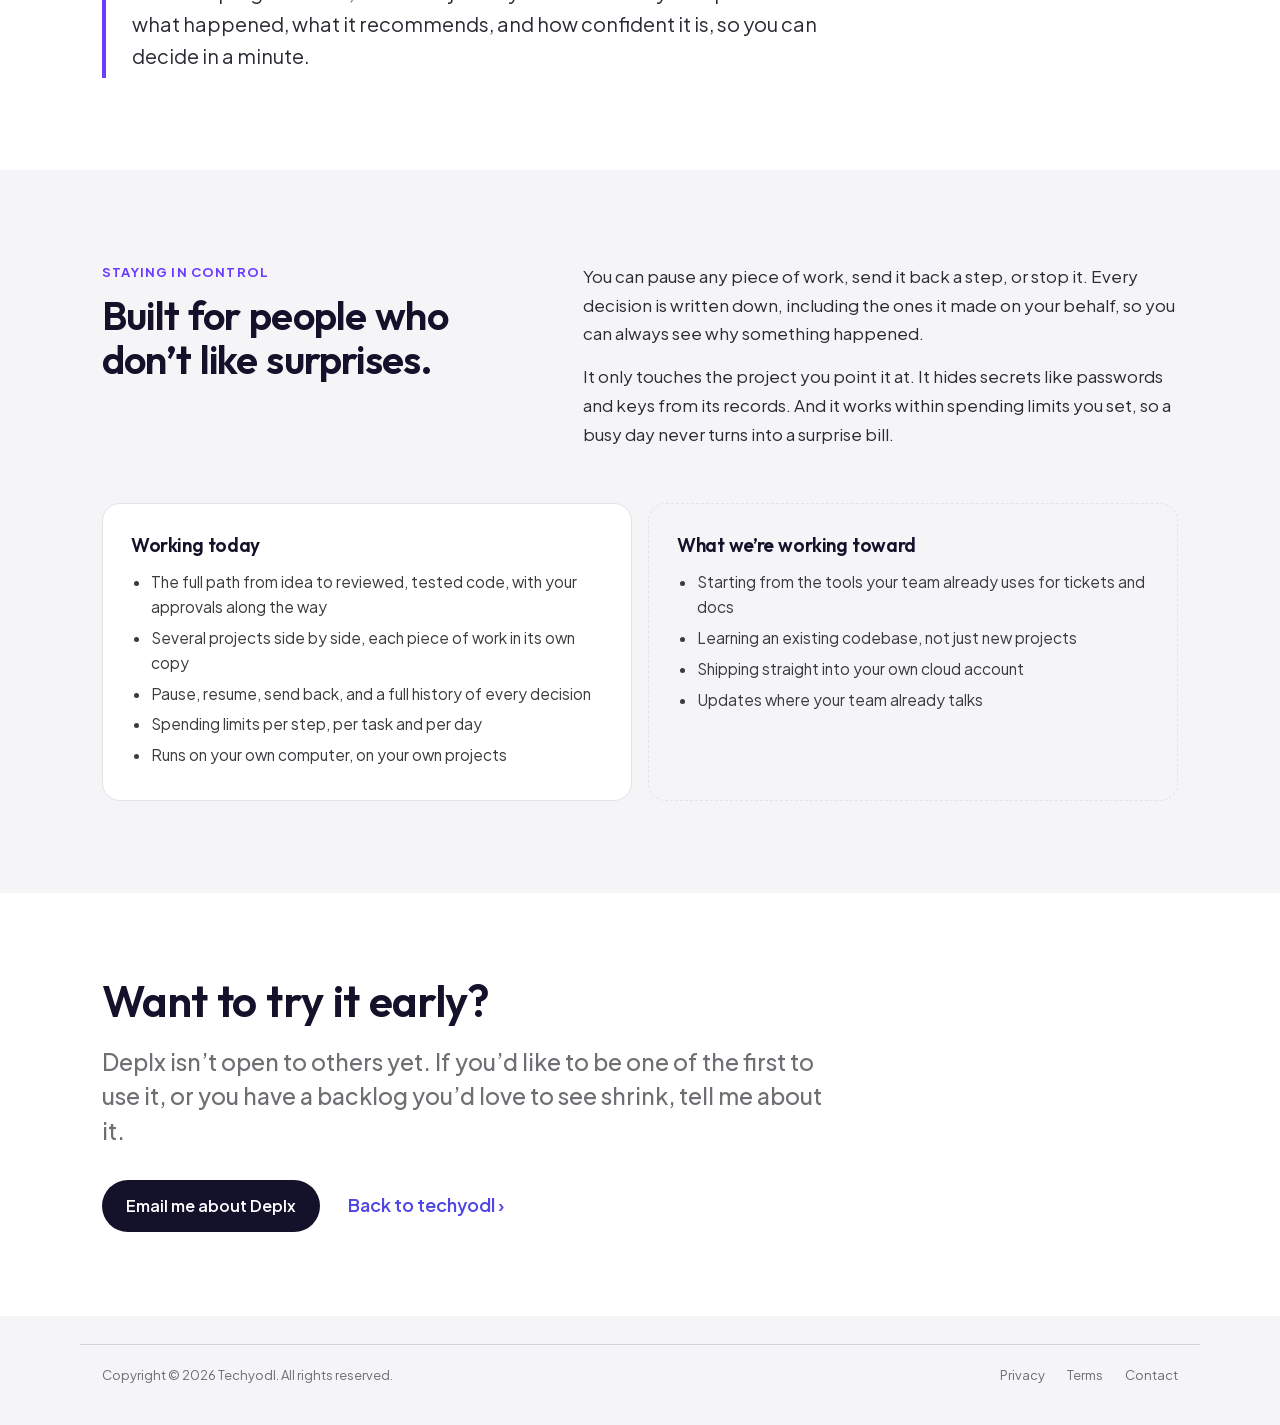
==== commit 715762ad: "Draft v6: denser layout and type, quiz fix, full Revylx feature page (4 code hosts, commands, editor" ====
--- a/deplx.html
+++ b/deplx.html
@@ -17,7 +17,7 @@
 <link rel="icon" href="/favicon.ico" sizes="any">
 <link rel="apple-touch-icon" href="/apple-touch-icon.png">
 <link rel="preload" href="fonts/outfit-latin.woff2" as="font" type="font/woff2" crossorigin>
-<link rel="stylesheet" href="styles.css?v=5">
+<link rel="stylesheet" href="styles.css?v=6">
 </head>
 <body>
 
@@ -62,6 +62,31 @@
       <li><b>A second pair of eyes</b><span>Separate reviewers look at the result with fresh eyes, for design, security and quality. If they go round three times without agreeing, Deplx stops and asks you.</span></li>
       <li class="you"><b>You decide what ships<em class="yc">Your call</em></b><span>Nothing goes out without your OK, and anything that can’t be undone always waits for you.</span></li>
     </ol>
+  </div>
+</section>
+
+<section class="warm">
+  <div class="wrap">
+    <div class="sechead"><div><p class="eyebrow">What it can take on</p><h2>Not just new features.</h2></div><p>Different work needs a different path. Deplx picks the right one, so a one-line bug fix doesn’t go through the same ceremony as a brand-new feature.</p></div>
+    <div class="grid3">
+      <div class="card reveal"><h3>A new feature</h3><p>The full path: plan, design, tests, build, independent review, and your sign-off at each big step.</p></div>
+      <div class="card reveal d1"><h3>A bug fix</h3><p>Reproduce it first, fix it, prove the fix with a test, then review.</p></div>
+      <div class="card reveal d2"><h3>A screen or two</h3><p>Interface changes get mockups you can react to before any code is written, and a design check after.</p></div>
+      <div class="card reveal"><h3>Housekeeping</h3><p>Upgrades, configuration and the chores that keep a project healthy, with your sign-off before anything touches production.</p></div>
+      <div class="card reveal d1"><h3>When something breaks</h3><p>It works out what went wrong first, then fixes it through the bug-fix path, test and review included.</p></div>
+      <div class="card reveal d2"><h3>A security sweep</h3><p>A focused look across the project for weaknesses. Small concerns go on a list; real problems become fixes.</p></div>
+    </div>
+  </div>
+</section>
+
+<section>
+  <div class="wrap">
+    <div class="sechead"><div><p class="eyebrow">Two ways to work</p><h2>Hands on, or hands off. You choose.</h2></div><p>Some days you want to approve every step. Other days you want to come back to finished work. Deplx works both ways, and you can switch whenever you like.</p></div>
+    <div class="grid2">
+      <div class="card reveal"><div class="ic">D</div><h3>Developer mode</h3><p>You see everything as it happens: the changes at every stage side by side, the project’s files, and a one-click jump into your own editor. Every approval is yours to give.</p></div>
+      <div class="card reveal d1"><div class="ic">G</div><h3>Guided mode</h3><p>Deplx carries on by itself within the limits you set, including a daily spending cap, and sends you a daily summary. Anything that can’t be undone, and anything you’ve kept for yourself, still waits for you. Every decision it made on your behalf is recorded exactly as if you’d clicked it.</p></div>
+    </div>
+    <div class="callout reveal" style="margin-top:40px"><p>When Deplx gets stuck, it doesn’t just say “error”. It tells you in plain words what happened, what it recommends, and how confident it is, so you can decide in a minute.</p></div>
   </div>
 </section>
 
--- a/styles.css
+++ b/styles.css
@@ -289,3 +289,68 @@
   .flow li { padding-left: 56px; }
   .pcta { padding: 80px 0; }
 }
+.bug .hintrow { display: flex; align-items: center; justify-content: space-between; gap: 12px; margin-top: 14px; min-height: 36px; }
+.bug .hintrow .hint { margin: 0 4px; }
+.bug .giveup { border: 1px solid var(--line); background: var(--white); color: var(--ink); font: 600 14px var(--body); padding: 7px 14px; border-radius: 999px; cursor: pointer; }
+.bug .giveup:hover { border-color: var(--ink); }
+.code button.ln:disabled { cursor: default; }
+/* ---------- v6: tighter rhythm, denser layout ---------- */
+body { font-size: 16.5px; line-height: 1.6; }
+section { padding: 92px 0; }
+@media (min-width: 1440px) { section { padding: 104px 0; } }
+.eyebrow { font-size: 13px; letter-spacing: .09em; color: var(--violet); margin-bottom: 10px; }
+.headline { font-size: clamp(32px, 4.2vw, 50px); line-height: 1.08; }
+.hero.home { padding: 88px 0 72px; }
+.hero.home h1 { font-size: clamp(42px, 6vw, 74px); }
+.hero.home .sub, .phero .sub { font-size: clamp(17px, 1.7vw, 20px); line-height: 1.55; }
+.phero { padding: 72px 0 56px; }
+.phero h1 { font-size: clamp(36px, 5.2vw, 62px); line-height: 1.06; }
+.split { grid-template-columns: minmax(0, 5fr) minmax(0, 7fr); gap: 56px; }
+.split h2, .prose h2 { font-size: clamp(28px, 3.2vw, 40px); line-height: 1.12; }
+.prose { max-width: 660px; }
+.prose p { font-size: 17px; line-height: 1.7; margin-bottom: 14px; }
+.flow li { padding-bottom: 22px; }
+.flow b { font-size: 19px; }
+.flow span { font-size: 16px; }
+.facts { margin-top: 40px; gap: 16px; }
+.facts > div { padding: 26px 28px; border-radius: 18px; }
+.facts h3 { font-size: 19px; margin-bottom: 10px; }
+.facts li { font-size: 15.5px; margin-bottom: 6px; }
+.pcta { padding: 84px 0; }
+.pcta h2 { font-size: clamp(30px, 3.8vw, 44px); }
+.rows { margin-top: 40px; }
+.row { padding: 28px 0; align-items: start; }
+.row h3 { font-size: 26px; }
+.row p { font-size: 16px; }
+.row ul { margin: 10px 0 0; padding: 0; list-style: none; display: flex; flex-wrap: wrap; gap: 8px; }
+.row ul li { font-size: 13.5px; font-weight: 600; color: var(--ink); background: var(--white); border: 1px solid var(--line); border-radius: 999px; padding: 4px 11px; }
+.row .go { align-self: center; }
+/* feature grid */
+.grid3 { display: grid; grid-template-columns: repeat(3, minmax(0, 1fr)); gap: 16px; margin-top: 40px; }
+.grid2 { display: grid; grid-template-columns: repeat(2, minmax(0, 1fr)); gap: 16px; margin-top: 40px; }
+.card { background: var(--white); border: 1px solid var(--line); border-radius: 18px; padding: 24px 24px 22px; }
+.alt .card, .warm .card { border-color: transparent; }
+.card h3 { font-size: 19px; line-height: 1.25; margin-bottom: 8px; }
+.card p { margin: 0; color: #4A4955; font-size: 15.5px; line-height: 1.6; }
+.card .ic { width: 36px; height: 36px; border-radius: 10px; display: grid; place-items: center; background: #EFEAFF; color: var(--violet); font-weight: 700; font-size: 17px; margin-bottom: 14px; }
+.card code, .prose code { font-family: 'JetBrains Mono', ui-monospace, monospace; font-size: .88em; background: var(--alt); padding: 1px 6px; border-radius: 6px; }
+.card .st { display: inline-block; margin-top: 12px; font-size: 12px; font-weight: 700; padding: 3px 9px; border-radius: 999px; background: #E6F6EC; color: #157F3B; }
+.card .st.soon { background: var(--alt); color: var(--grey); }
+.sechead { display: grid; grid-template-columns: minmax(0, 5fr) minmax(0, 7fr); gap: 56px; align-items: end; }
+.sechead h2 { font-size: clamp(28px, 3.2vw, 40px); line-height: 1.12; }
+.sechead p { margin: 0; color: #4A4955; font-size: 17px; line-height: 1.65; }
+.kv { width: 100%; border-collapse: collapse; margin-top: 32px; font-size: 15.5px; }
+.kv th { text-align: left; font-size: 12px; letter-spacing: .08em; text-transform: uppercase; color: var(--grey); padding: 10px 14px; border-bottom: 1.5px solid var(--line); }
+.kv td { padding: 13px 14px; border-bottom: 1px solid var(--line); vertical-align: top; color: #3A3A3F; }
+.kv td:first-child { font-weight: 700; color: var(--ink); white-space: nowrap; }
+.bug { margin-top: 36px; }
+@media (max-width: 1023px) { .grid3 { grid-template-columns: 1fr 1fr; } .sechead { grid-template-columns: 1fr; gap: 14px; } }
+@media (max-width: 767px) {
+  section { padding: 64px 0; }
+  .grid3, .grid2 { grid-template-columns: 1fr; margin-top: 28px; }
+  .phero { padding: 48px 0 40px; }
+  .kv td:first-child { white-space: normal; }
+  .kv { font-size: 14.5px; }
+  .pcta { padding: 64px 0; }
+}
+.sechead p.eyebrow { font-size: 13px; line-height: 1.4; color: var(--violet); margin: 0 0 10px; }
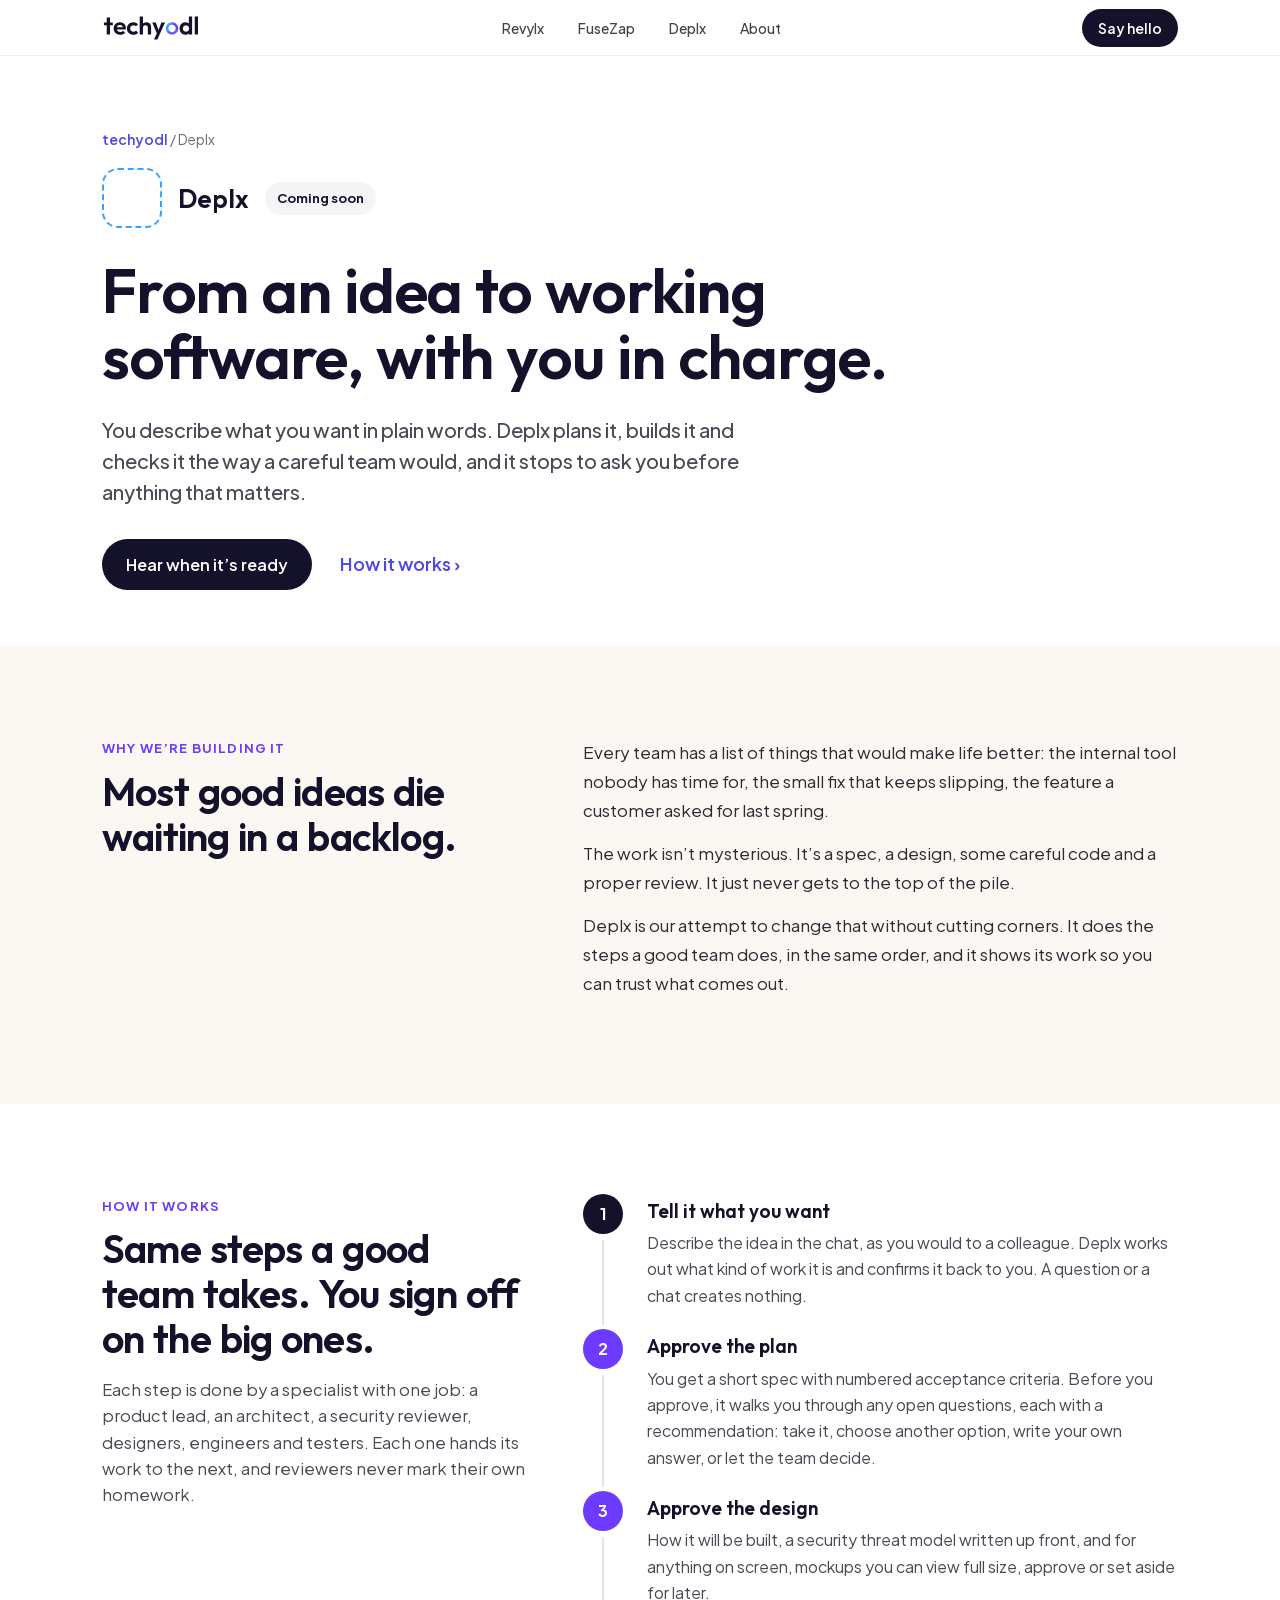
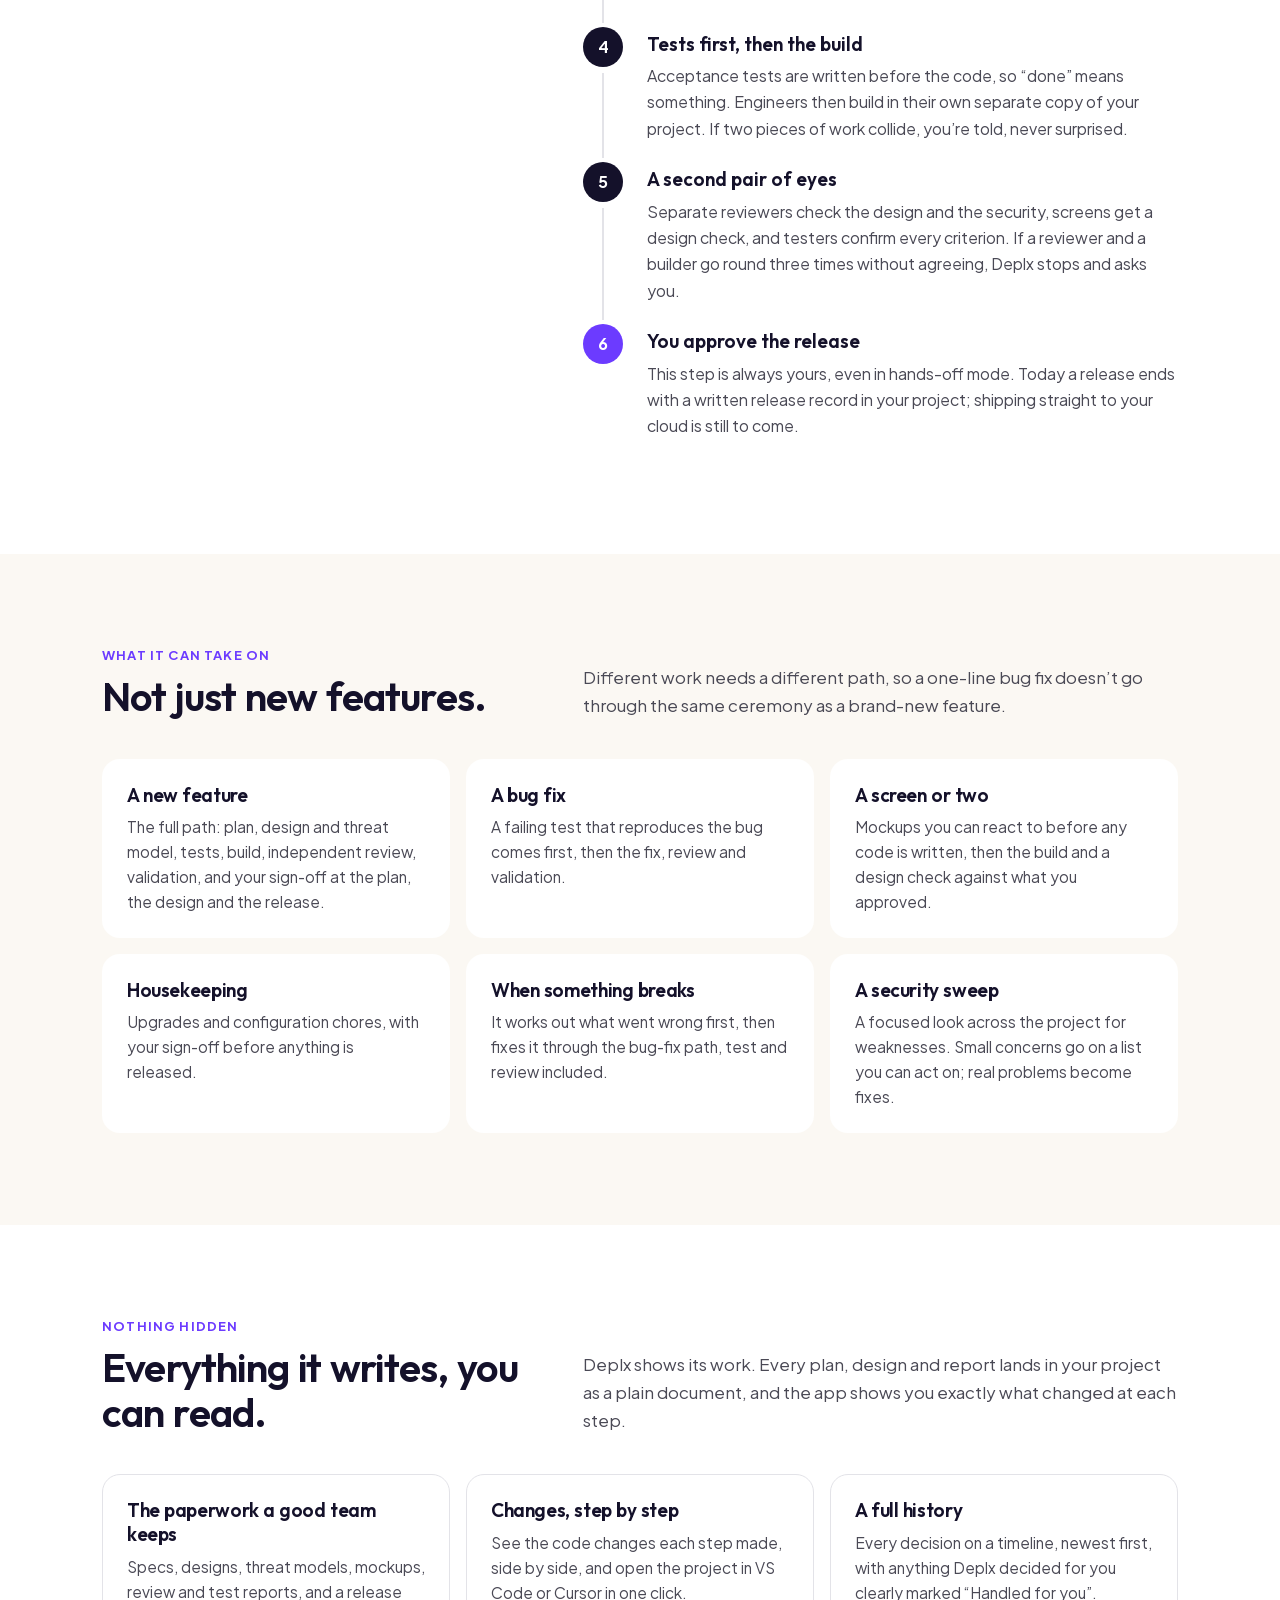
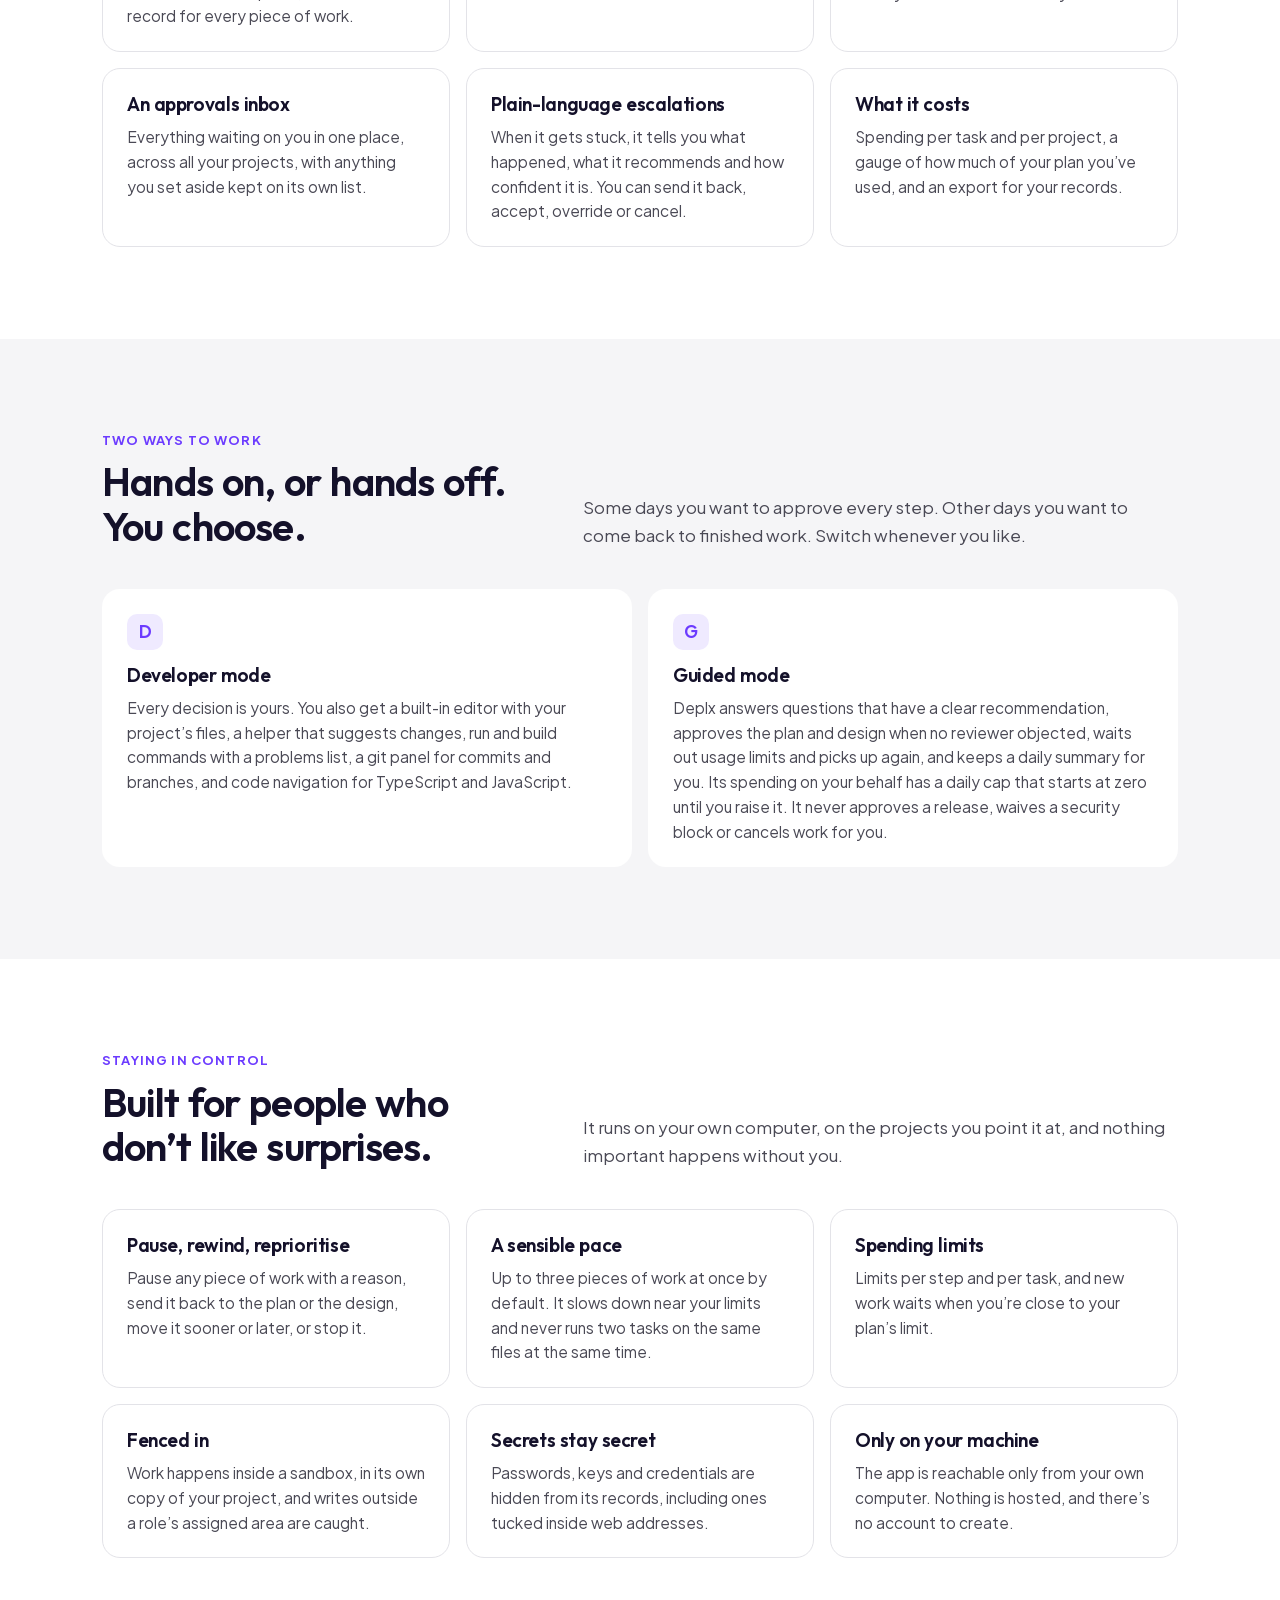
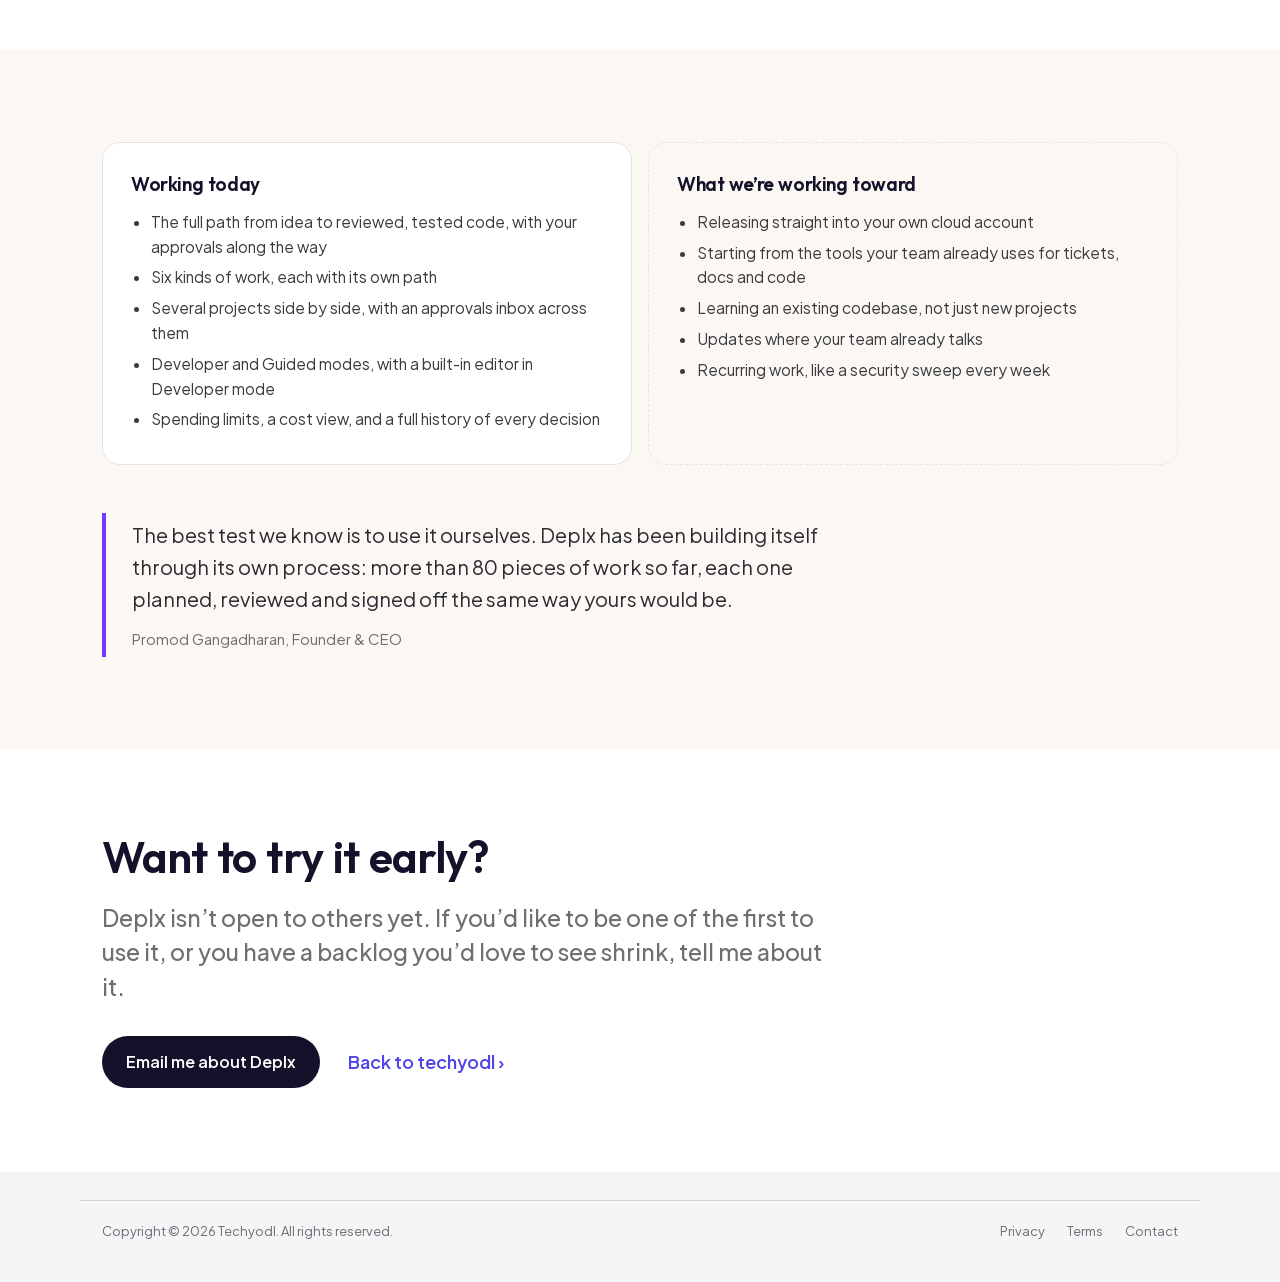
==== commit db1d2256: "Draft: Deplx page from full code inventory; FuseZap page honesty fixes (hand-written kernels, Valida" ====
--- a/deplx.html
+++ b/deplx.html
@@ -53,67 +53,89 @@
 
 <section id="how">
   <div class="wrap split">
-    <div><p class="eyebrow">How it works</p><h2>Same steps a good team takes. You sign off on the big ones.</h2></div>
+    <div><p class="eyebrow">How it works</p><h2>Same steps a good team takes. You sign off on the big ones.</h2><p style="color:#4A4955;margin-top:16px;font-size:16.5px">Each step is done by a specialist with one job: a product lead, an architect, a security reviewer, designers, engineers and testers. Each one hands its work to the next, and reviewers never mark their own homework.</p></div>
     <ol class="flow">
-      <li><b>Tell it what you want</b><span>Describe the idea in a chat, as you would to a colleague.</span></li>
-      <li class="you"><b>Approve the plan<em class="yc">Your call</em></b><span>Deplx writes a short spec you can read, change and approve. Nothing is built until you say yes.</span></li>
-      <li class="you"><b>Approve the design<em class="yc">Your call</em></b><span>It proposes how the software should be built, with security thought through up front. You approve that too.</span></li>
-      <li><b>Tests first, then the build</b><span>The checks are written before the code, so “done” means something. The work happens in its own copy of your project, never on top of your files.</span></li>
-      <li><b>A second pair of eyes</b><span>Separate reviewers look at the result with fresh eyes, for design, security and quality. If they go round three times without agreeing, Deplx stops and asks you.</span></li>
-      <li class="you"><b>You decide what ships<em class="yc">Your call</em></b><span>Nothing goes out without your OK, and anything that can’t be undone always waits for you.</span></li>
+      <li><b>Tell it what you want</b><span>Describe the idea in the chat, as you would to a colleague. Deplx works out what kind of work it is and confirms it back to you. A question or a chat creates nothing.</span></li>
+      <li class="you"><b>Approve the plan</b><span>You get a short spec with numbered acceptance criteria. Before you approve, it walks you through any open questions, each with a recommendation: take it, choose another option, write your own answer, or let the team decide.</span></li>
+      <li class="you"><b>Approve the design</b><span>How it will be built, a security threat model written up front, and for anything on screen, mockups you can view full size, approve or set aside for later.</span></li>
+      <li><b>Tests first, then the build</b><span>Acceptance tests are written before the code, so “done” means something. Engineers then build in their own separate copy of your project. If two pieces of work collide, you’re told, never surprised.</span></li>
+      <li><b>A second pair of eyes</b><span>Separate reviewers check the design and the security, screens get a design check, and testers confirm every criterion. If a reviewer and a builder go round three times without agreeing, Deplx stops and asks you.</span></li>
+      <li class="you"><b>You approve the release</b><span>This step is always yours, even in hands-off mode. Today a release ends with a written release record in your project; shipping straight to your cloud is still to come.</span></li>
     </ol>
   </div>
 </section>
 
 <section class="warm">
   <div class="wrap">
-    <div class="sechead"><div><p class="eyebrow">What it can take on</p><h2>Not just new features.</h2></div><p>Different work needs a different path. Deplx picks the right one, so a one-line bug fix doesn’t go through the same ceremony as a brand-new feature.</p></div>
+    <div class="sechead"><div><p class="eyebrow">What it can take on</p><h2>Not just new features.</h2></div><p>Different work needs a different path, so a one-line bug fix doesn’t go through the same ceremony as a brand-new feature.</p></div>
     <div class="grid3">
-      <div class="card reveal"><h3>A new feature</h3><p>The full path: plan, design, tests, build, independent review, and your sign-off at each big step.</p></div>
-      <div class="card reveal d1"><h3>A bug fix</h3><p>Reproduce it first, fix it, prove the fix with a test, then review.</p></div>
-      <div class="card reveal d2"><h3>A screen or two</h3><p>Interface changes get mockups you can react to before any code is written, and a design check after.</p></div>
-      <div class="card reveal"><h3>Housekeeping</h3><p>Upgrades, configuration and the chores that keep a project healthy, with your sign-off before anything touches production.</p></div>
+      <div class="card reveal"><h3>A new feature</h3><p>The full path: plan, design and threat model, tests, build, independent review, validation, and your sign-off at the plan, the design and the release.</p></div>
+      <div class="card reveal d1"><h3>A bug fix</h3><p>A failing test that reproduces the bug comes first, then the fix, review and validation.</p></div>
+      <div class="card reveal d2"><h3>A screen or two</h3><p>Mockups you can react to before any code is written, then the build and a design check against what you approved.</p></div>
+      <div class="card reveal"><h3>Housekeeping</h3><p>Upgrades and configuration chores, with your sign-off before anything is released.</p></div>
       <div class="card reveal d1"><h3>When something breaks</h3><p>It works out what went wrong first, then fixes it through the bug-fix path, test and review included.</p></div>
-      <div class="card reveal d2"><h3>A security sweep</h3><p>A focused look across the project for weaknesses. Small concerns go on a list; real problems become fixes.</p></div>
+      <div class="card reveal d2"><h3>A security sweep</h3><p>A focused look across the project for weaknesses. Small concerns go on a list you can act on; real problems become fixes.</p></div>
     </div>
   </div>
 </section>
 
 <section>
   <div class="wrap">
-    <div class="sechead"><div><p class="eyebrow">Two ways to work</p><h2>Hands on, or hands off. You choose.</h2></div><p>Some days you want to approve every step. Other days you want to come back to finished work. Deplx works both ways, and you can switch whenever you like.</p></div>
-    <div class="grid2">
-      <div class="card reveal"><div class="ic">D</div><h3>Developer mode</h3><p>You see everything as it happens: the changes at every stage side by side, the project’s files, and a one-click jump into your own editor. Every approval is yours to give.</p></div>
-      <div class="card reveal d1"><div class="ic">G</div><h3>Guided mode</h3><p>Deplx carries on by itself within the limits you set, including a daily spending cap, and sends you a daily summary. Anything that can’t be undone, and anything you’ve kept for yourself, still waits for you. Every decision it made on your behalf is recorded exactly as if you’d clicked it.</p></div>
+    <div class="sechead"><div><p class="eyebrow">Nothing hidden</p><h2>Everything it writes, you can read.</h2></div><p>Deplx shows its work. Every plan, design and report lands in your project as a plain document, and the app shows you exactly what changed at each step.</p></div>
+    <div class="grid3">
+      <div class="card reveal"><h3>The paperwork a good team keeps</h3><p>Specs, designs, threat models, mockups, review and test reports, and a release record for every piece of work.</p></div>
+      <div class="card reveal d1"><h3>Changes, step by step</h3><p>See the code changes each step made, side by side, and open the project in VS Code or Cursor in one click.</p></div>
+      <div class="card reveal d2"><h3>A full history</h3><p>Every decision on a timeline, newest first, with anything Deplx decided for you clearly marked “Handled for you”.</p></div>
+      <div class="card reveal"><h3>An approvals inbox</h3><p>Everything waiting on you in one place, across all your projects, with anything you set aside kept on its own list.</p></div>
+      <div class="card reveal d1"><h3>Plain-language escalations</h3><p>When it gets stuck, it tells you what happened, what it recommends and how confident it is. You can send it back, accept, override or cancel.</p></div>
+      <div class="card reveal d2"><h3>What it costs</h3><p>Spending per task and per project, a gauge of how much of your plan you’ve used, and an export for your records.</p></div>
     </div>
-    <div class="callout reveal" style="margin-top:40px"><p>When Deplx gets stuck, it doesn’t just say “error”. It tells you in plain words what happened, what it recommends, and how confident it is, so you can decide in a minute.</p></div>
   </div>
 </section>
 
 <section class="alt">
   <div class="wrap">
-    <div class="split">
-      <div><p class="eyebrow">Staying in control</p><h2>Built for people who don’t like surprises.</h2></div>
-      <div class="prose">
-        <p>You can pause any piece of work, send it back a step, or stop it. Every decision is written down, including the ones it made on your behalf, so you can always see why something happened.</p>
-        <p>It only touches the project you point it at. It hides secrets like passwords and keys from its records. And it works within spending limits you set, so a busy day never turns into a surprise bill.</p>
-      </div>
+    <div class="sechead"><div><p class="eyebrow">Two ways to work</p><h2>Hands on, or hands off. You choose.</h2></div><p>Some days you want to approve every step. Other days you want to come back to finished work. Switch whenever you like.</p></div>
+    <div class="grid2">
+      <div class="card reveal"><div class="ic">D</div><h3>Developer mode</h3><p>Every decision is yours. You also get a built-in editor with your project’s files, a helper that suggests changes, run and build commands with a problems list, a git panel for commits and branches, and code navigation for TypeScript and JavaScript.</p></div>
+      <div class="card reveal d1"><div class="ic">G</div><h3>Guided mode</h3><p>Deplx answers questions that have a clear recommendation, approves the plan and design when no reviewer objected, waits out usage limits and picks up again, and keeps a daily summary for you. Its spending on your behalf has a daily cap that starts at zero until you raise it. It never approves a release, waives a security block or cancels work for you.</p></div>
     </div>
-    <div class="facts">
+  </div>
+</section>
+
+<section>
+  <div class="wrap">
+    <div class="sechead"><div><p class="eyebrow">Staying in control</p><h2>Built for people who don’t like surprises.</h2></div><p>It runs on your own computer, on the projects you point it at, and nothing important happens without you.</p></div>
+    <div class="grid3">
+      <div class="card reveal"><h3>Pause, rewind, reprioritise</h3><p>Pause any piece of work with a reason, send it back to the plan or the design, move it sooner or later, or stop it.</p></div>
+      <div class="card reveal d1"><h3>A sensible pace</h3><p>Up to three pieces of work at once by default. It slows down near your limits and never runs two tasks on the same files at the same time.</p></div>
+      <div class="card reveal d2"><h3>Spending limits</h3><p>Limits per step and per task, and new work waits when you’re close to your plan’s limit.</p></div>
+      <div class="card reveal"><h3>Fenced in</h3><p>Work happens inside a sandbox, in its own copy of your project, and writes outside a role’s assigned area are caught.</p></div>
+      <div class="card reveal d1"><h3>Secrets stay secret</h3><p>Passwords, keys and credentials are hidden from its records, including ones tucked inside web addresses.</p></div>
+      <div class="card reveal d2"><h3>Only on your machine</h3><p>The app is reachable only from your own computer. Nothing is hosted, and there’s no account to create.</p></div>
+    </div>
+  </div>
+</section>
+
+<section class="warm">
+  <div class="wrap">
+    <div class="facts" style="margin-top:0">
       <div><h3>Working today</h3><ul>
         <li>The full path from idea to reviewed, tested code, with your approvals along the way</li>
-        <li>Several projects side by side, each piece of work in its own copy</li>
-        <li>Pause, resume, send back, and a full history of every decision</li>
-        <li>Spending limits per step, per task and per day</li>
-        <li>Runs on your own computer, on your own projects</li>
+        <li>Six kinds of work, each with its own path</li>
+        <li>Several projects side by side, with an approvals inbox across them</li>
+        <li>Developer and Guided modes, with a built-in editor in Developer mode</li>
+        <li>Spending limits, a cost view, and a full history of every decision</li>
       </ul></div>
       <div class="next"><h3>What we’re working toward</h3><ul>
-        <li>Starting from the tools your team already uses for tickets and docs</li>
+        <li>Releasing straight into your own cloud account</li>
+        <li>Starting from the tools your team already uses for tickets, docs and code</li>
         <li>Learning an existing codebase, not just new projects</li>
-        <li>Shipping straight into your own cloud account</li>
         <li>Updates where your team already talks</li>
+        <li>Recurring work, like a security sweep every week</li>
       </ul></div>
     </div>
+    <blockquote class="callout reveal" style="margin-top:48px"><p>The best test we know is to use it ourselves. Deplx has been building itself through its own process: more than 80 pieces of work so far, each one planned, reviewed and signed off the same way yours would be.</p><cite>Promod Gangadharan, Founder &amp; CEO</cite></blockquote>
   </div>
 </section>
 
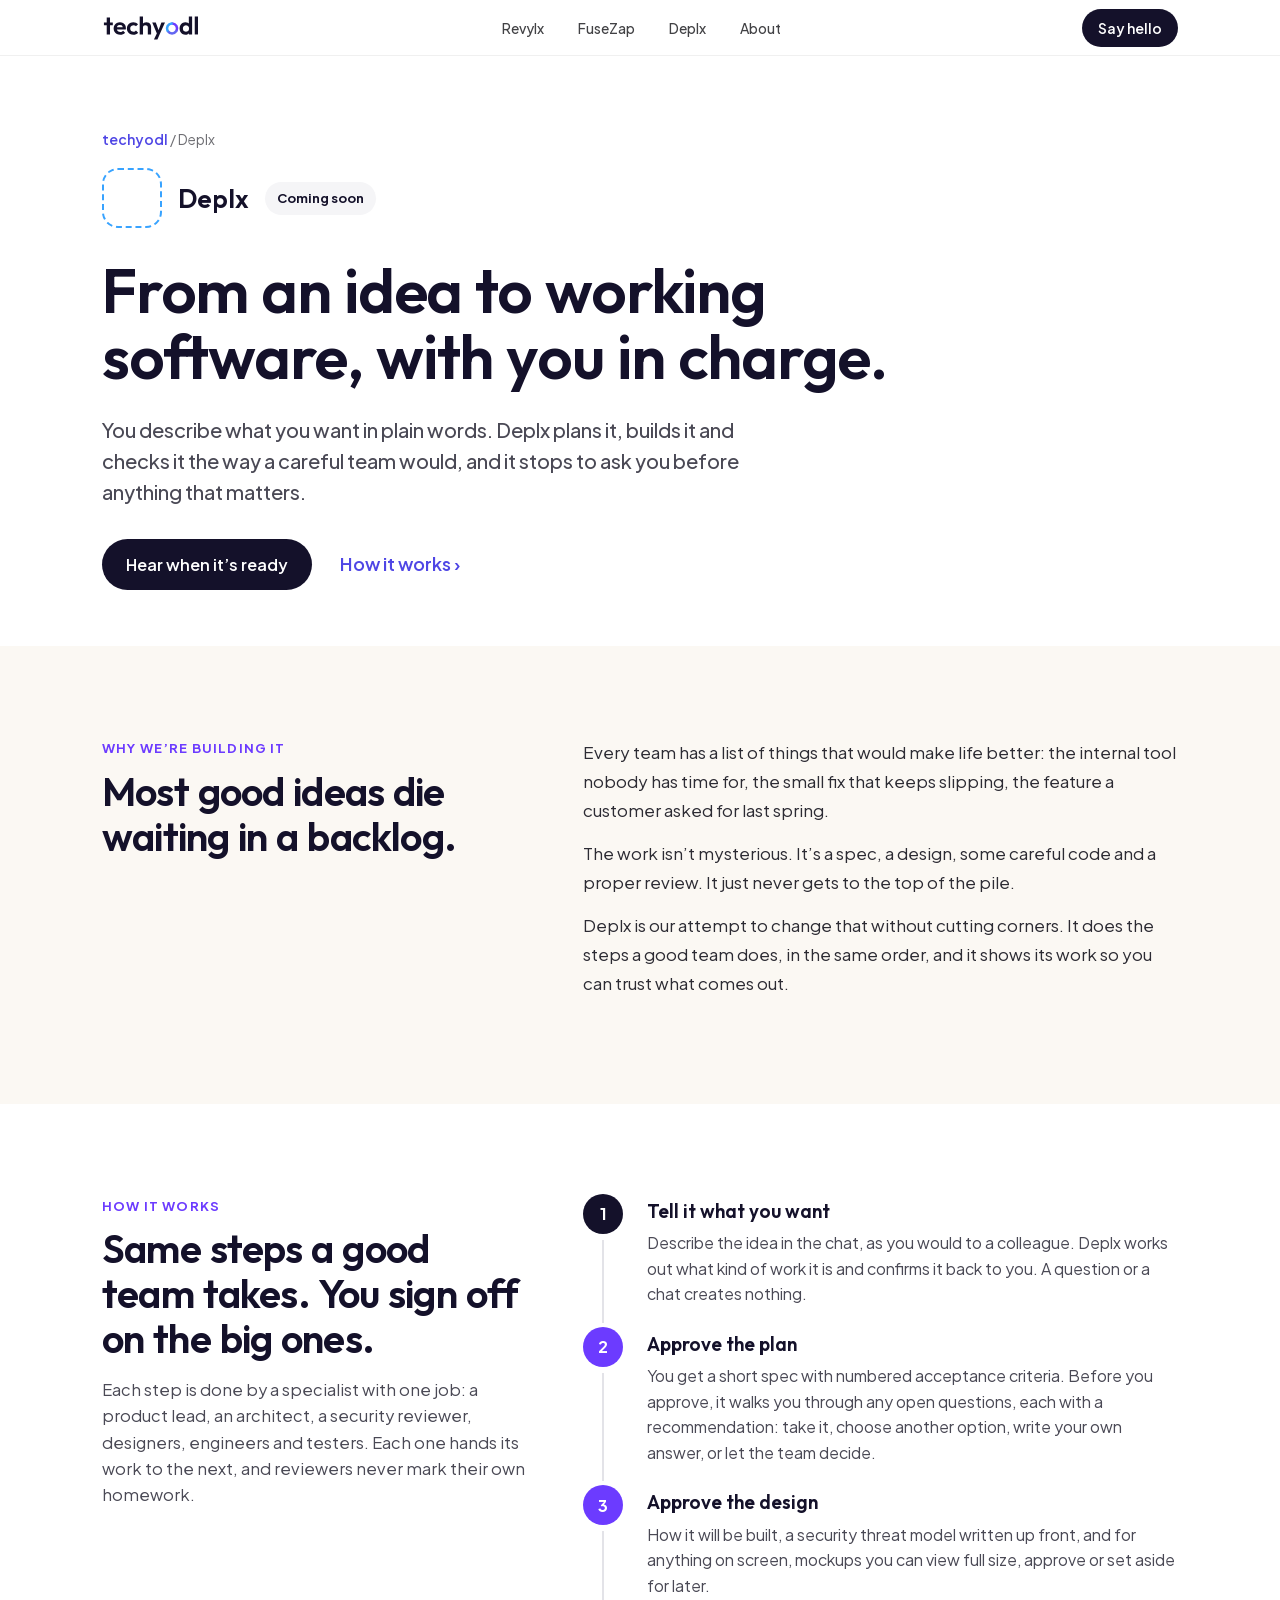
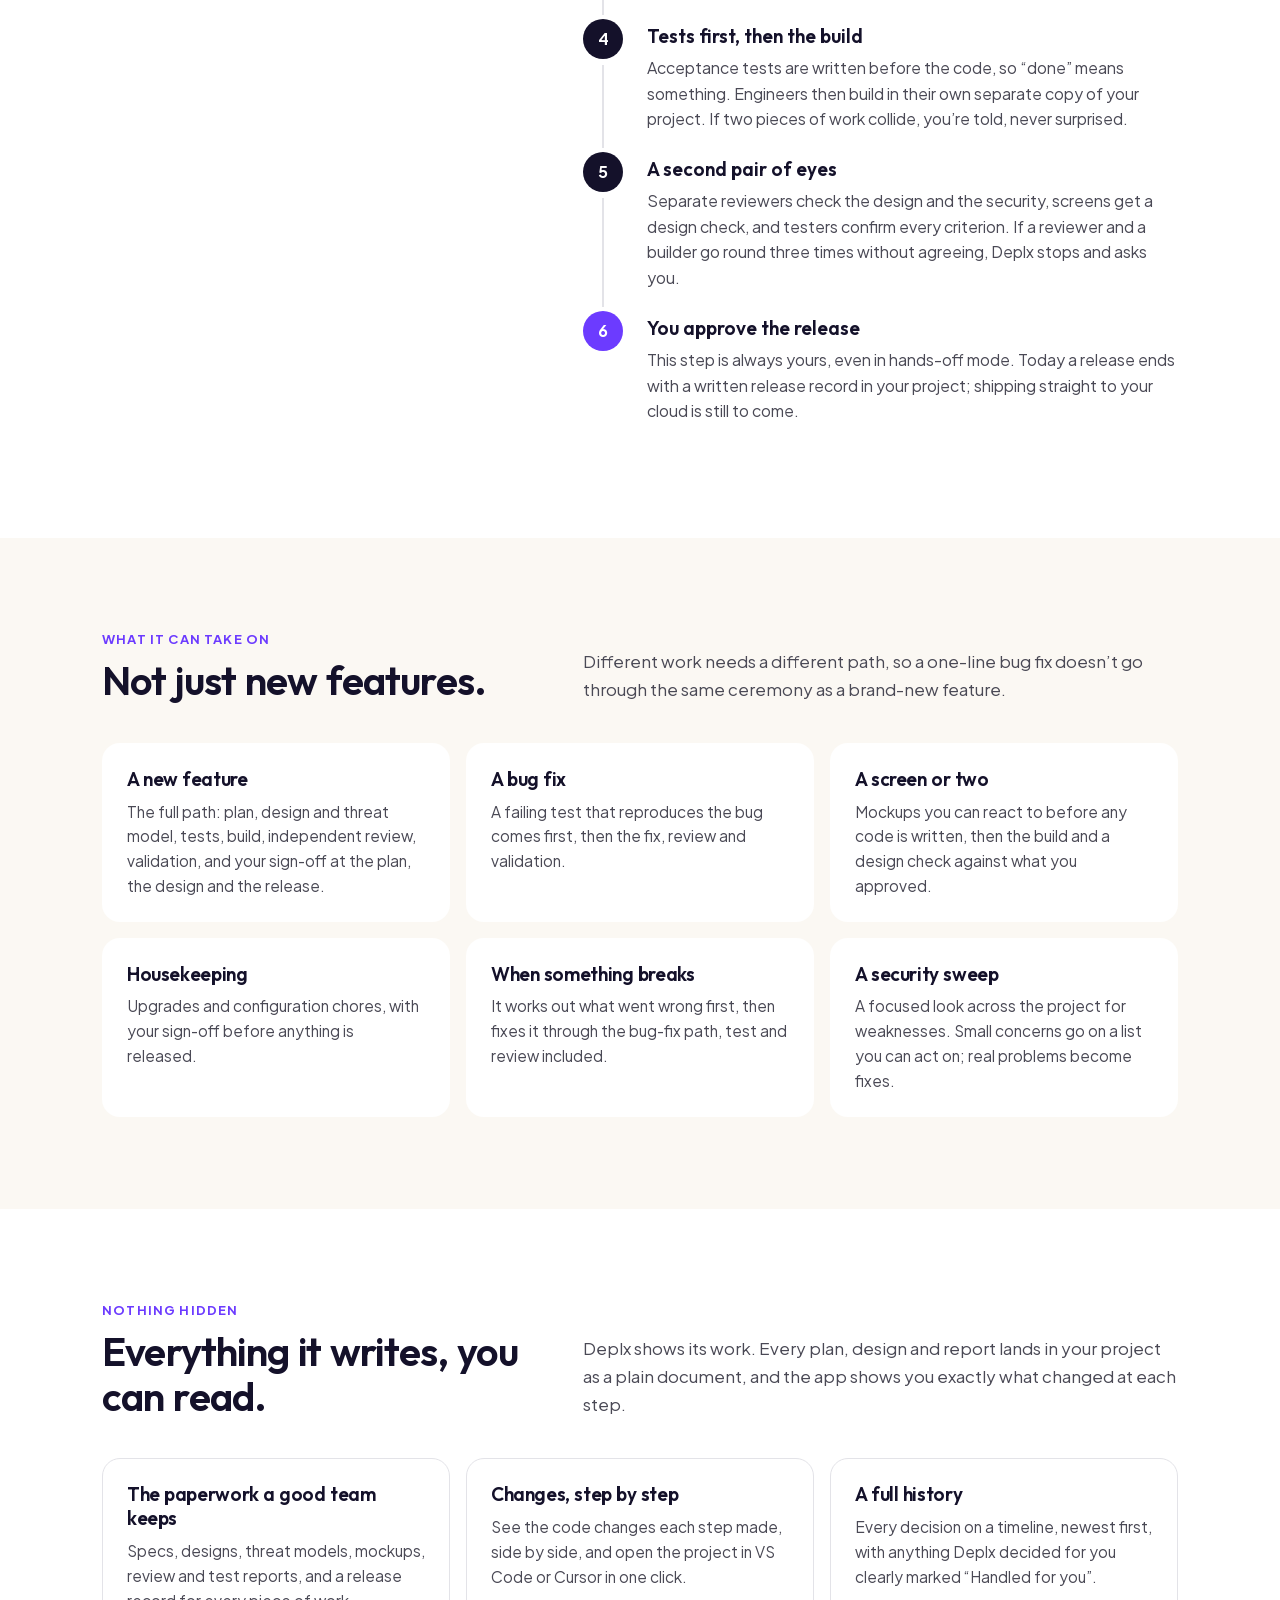
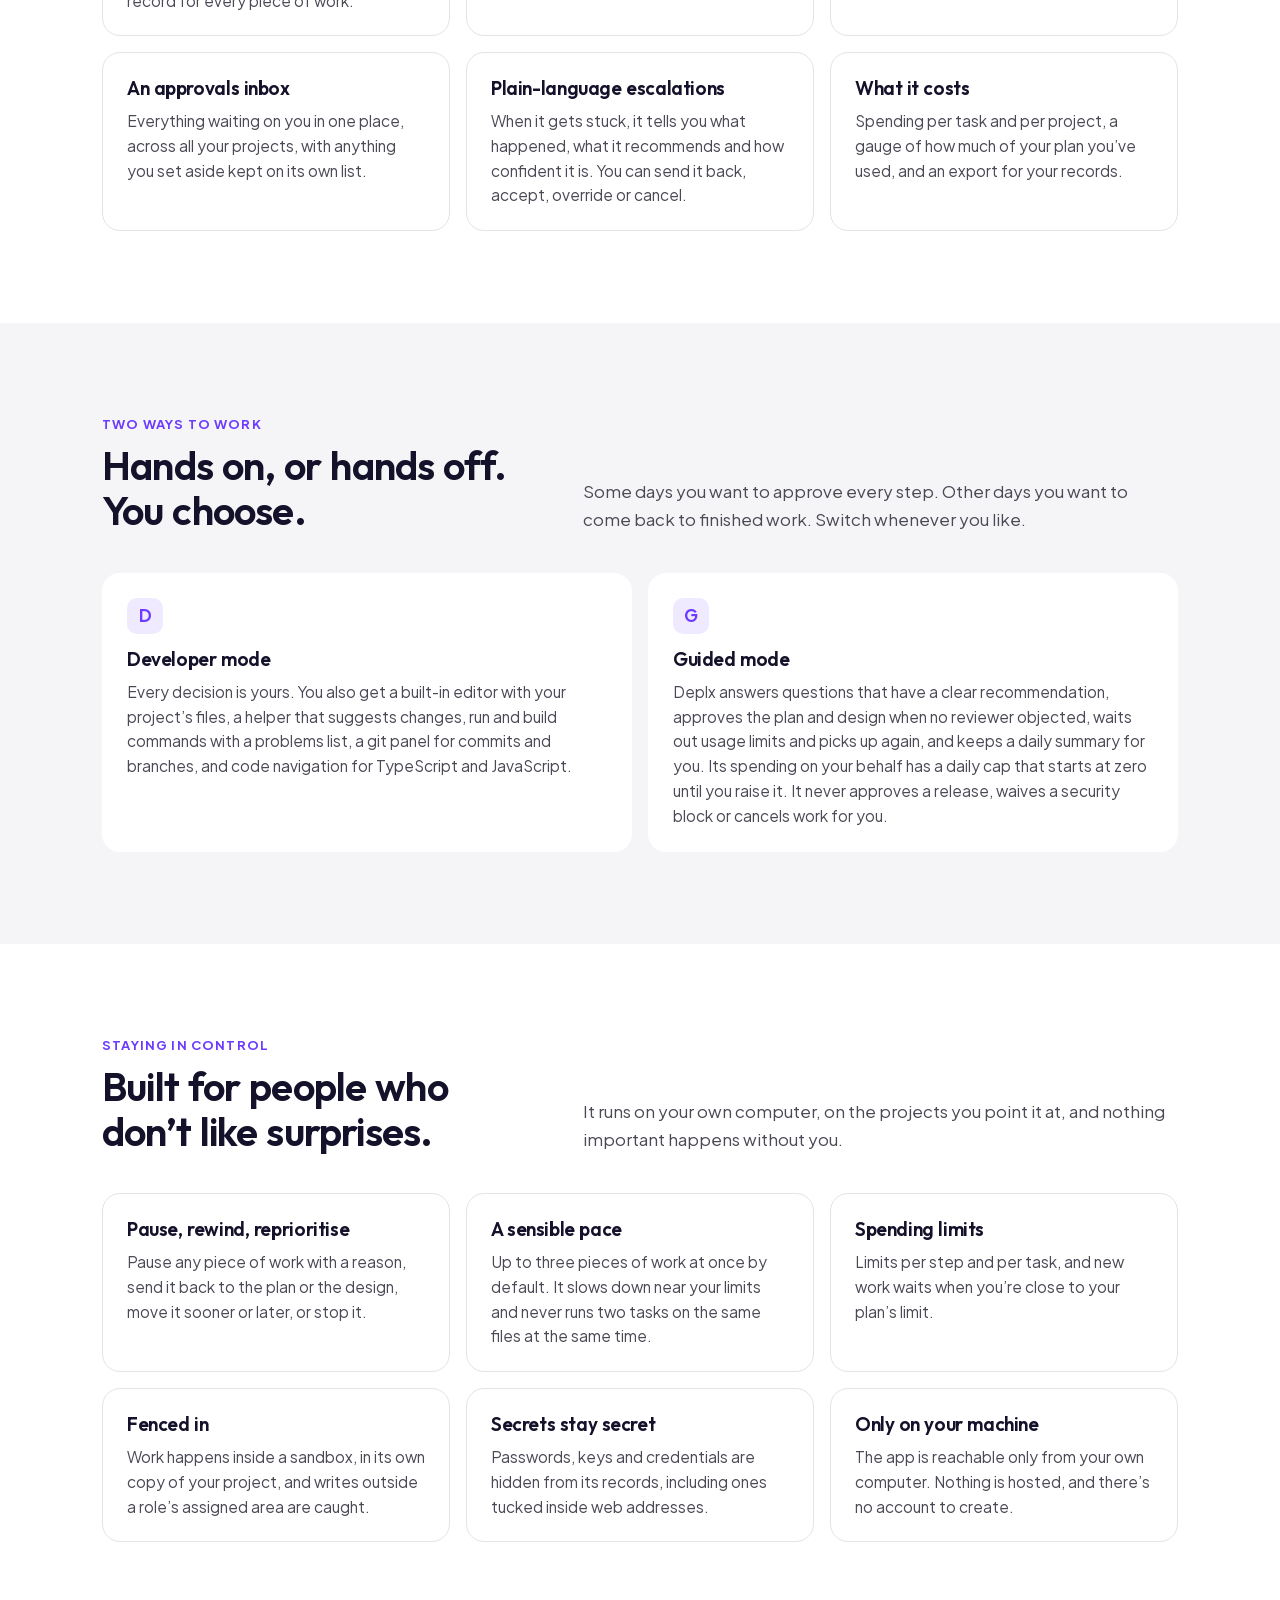
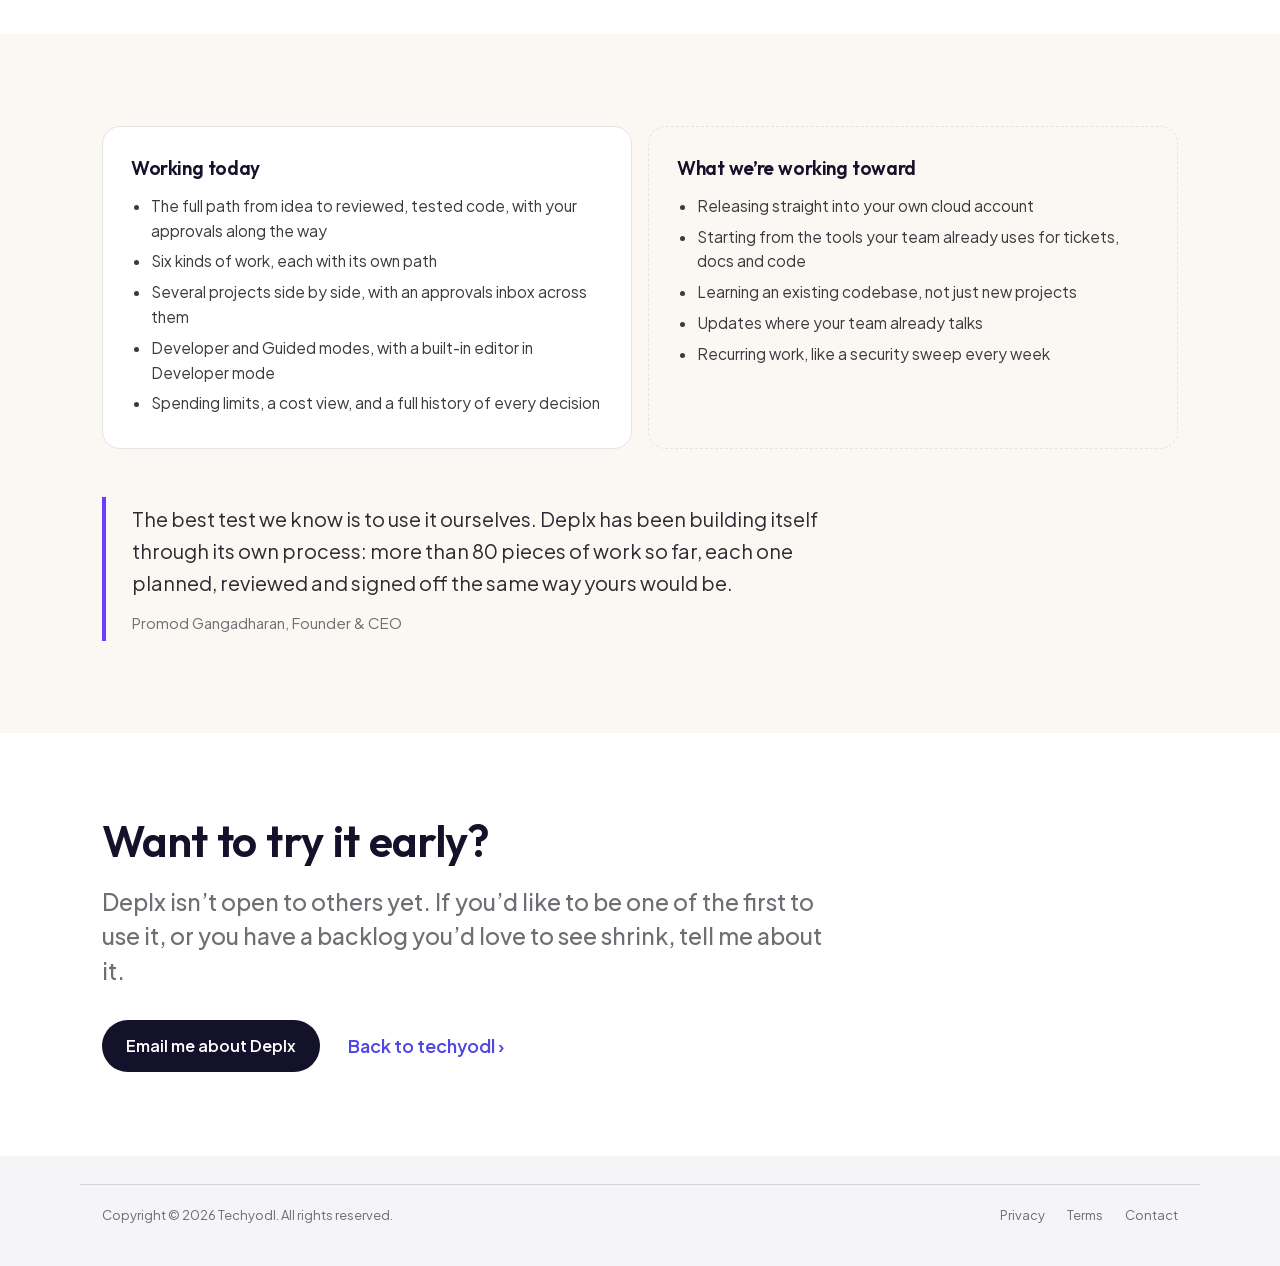
==== commit 75a01ea1: "Fix phone layout: two-column sections stack on phones; redesigned About block (CSS v7)" ====
--- a/deplx.html
+++ b/deplx.html
@@ -17,7 +17,7 @@
 <link rel="icon" href="/favicon.ico" sizes="any">
 <link rel="apple-touch-icon" href="/apple-touch-icon.png">
 <link rel="preload" href="fonts/outfit-latin.woff2" as="font" type="font/woff2" crossorigin>
-<link rel="stylesheet" href="styles.css?v=6">
+<link rel="stylesheet" href="styles.css?v=7">
 </head>
 <body>
 
--- a/styles.css
+++ b/styles.css
@@ -354,3 +354,20 @@
   .pcta { padding: 64px 0; }
 }
 .sechead p.eyebrow { font-size: 13px; line-height: 1.4; color: var(--violet); margin: 0 0 10px; }
+.flow span { display: block; } .flow li { overflow-wrap: break-word; }
+/* v7: phone stacking (must follow the v6 desktop grid rules) + about block */
+.about { display: grid; grid-template-columns: minmax(0, 4fr) minmax(0, 7fr); gap: 64px; align-items: start; }
+.about-id h2 { font-size: clamp(32px, 4vw, 48px); line-height: 1.05; }
+.about-id .sig { display: flex; align-items: center; gap: 14px; margin-top: 28px; }
+.about-id .av { width: 64px; height: 64px; flex: none; border-radius: 50%; background: var(--family); color: #fff; display: grid; place-items: center; font-family: var(--display); font-weight: 600; font-size: 22px; }
+.about-id .sig b { display: block; font-size: 17px; color: var(--ink); }
+.about-id .sig span { display: block; color: var(--grey); font-size: 15px; }
+.about-id .sig .more { font-size: 15px; }
+.about-note .about-lead { font-family: var(--display); font-size: clamp(21px, 2.2vw, 26px); line-height: 1.4; color: var(--ink); font-weight: 500; letter-spacing: -0.01em; }
+@media (max-width: 1023px) {
+  .split, .sechead, .about { grid-template-columns: 1fr; gap: 24px; }
+}
+@media (max-width: 767px) {
+  .about-id .sig { margin-top: 20px; }
+  .about-id .av { width: 52px; height: 52px; font-size: 18px; }
+}
